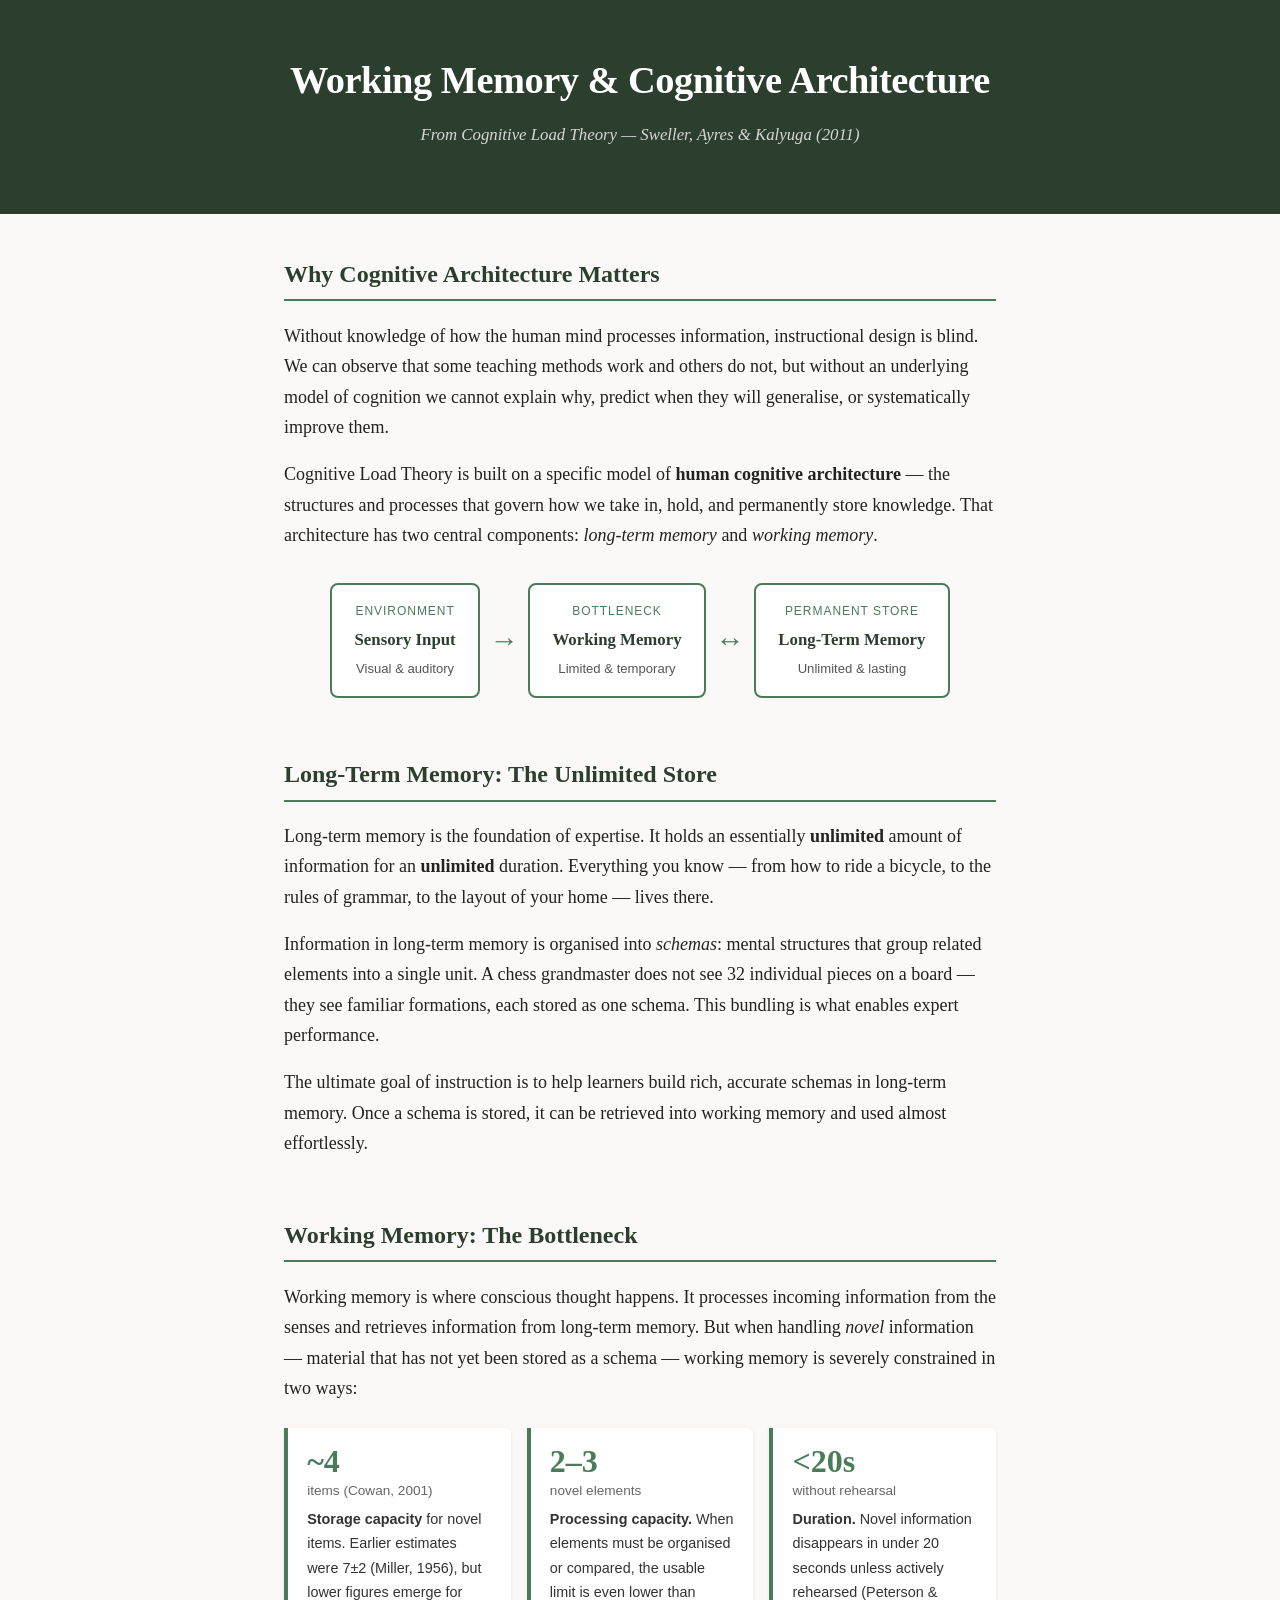
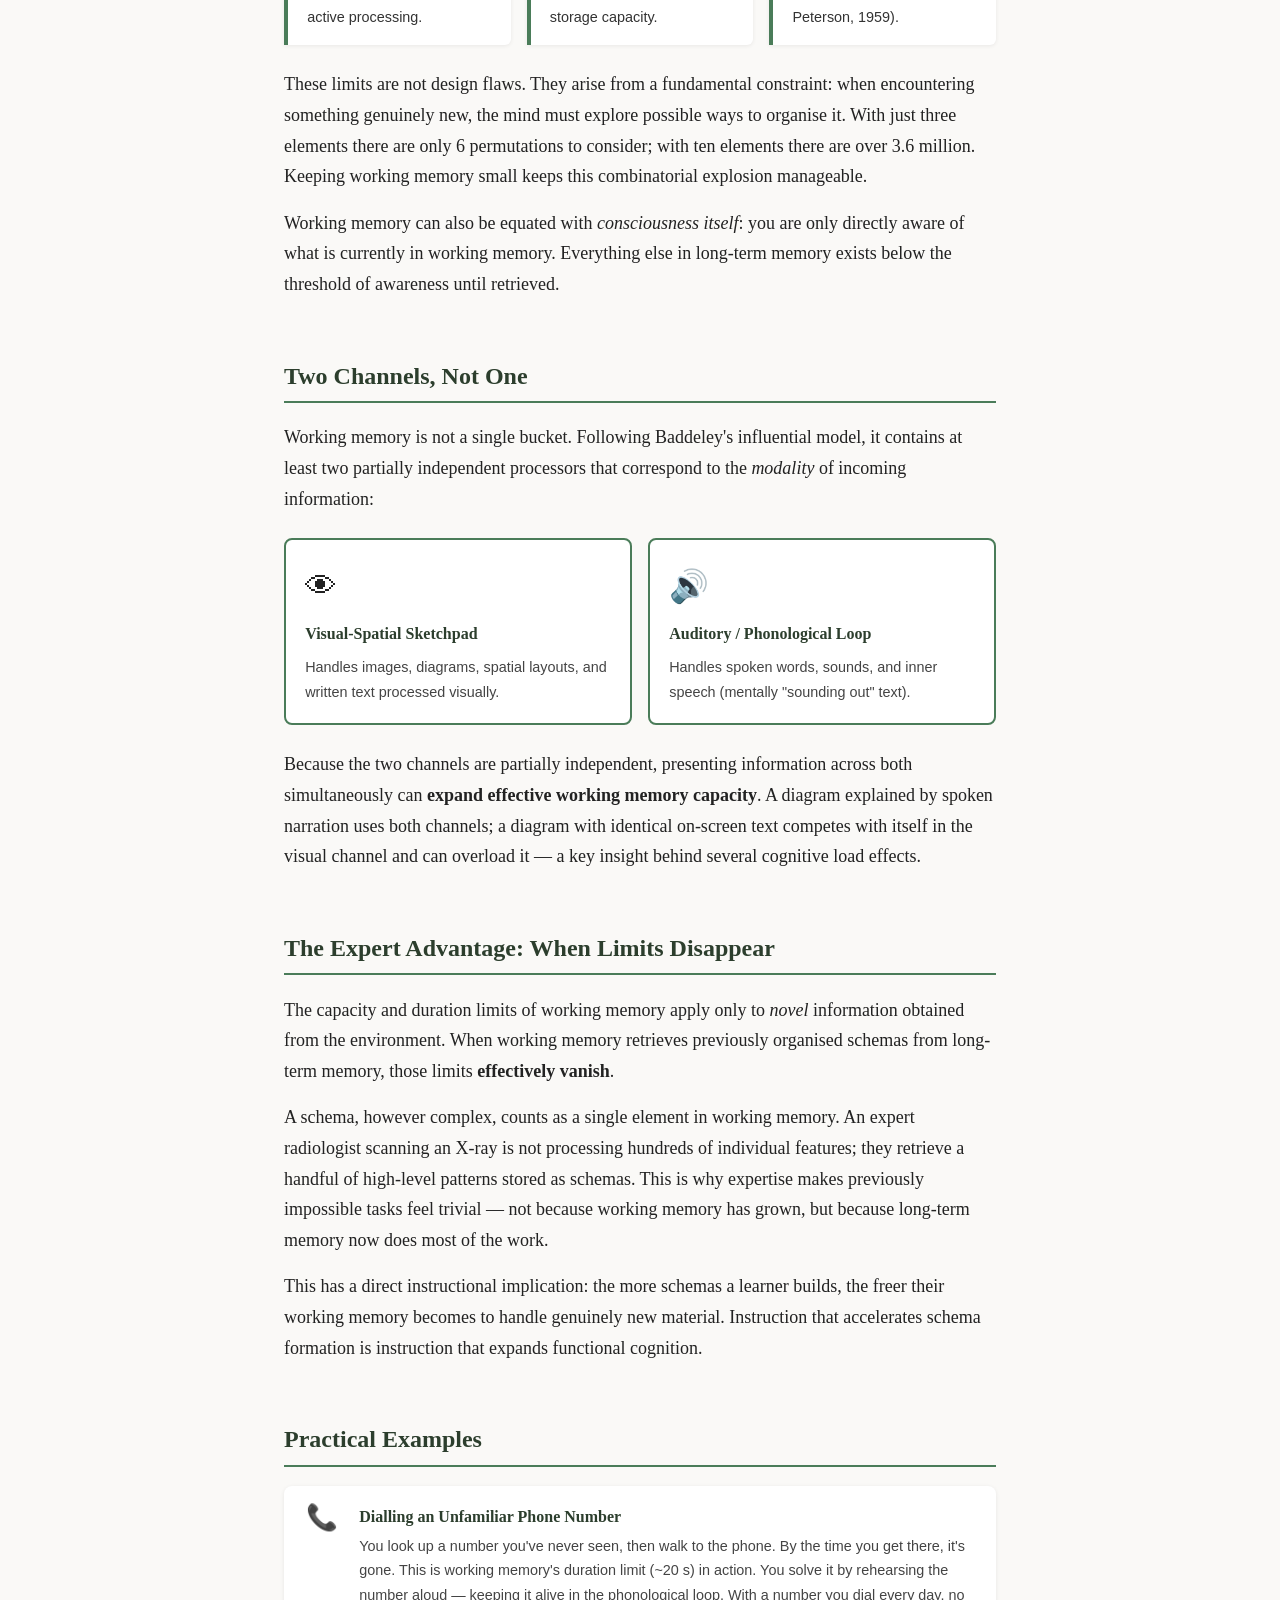
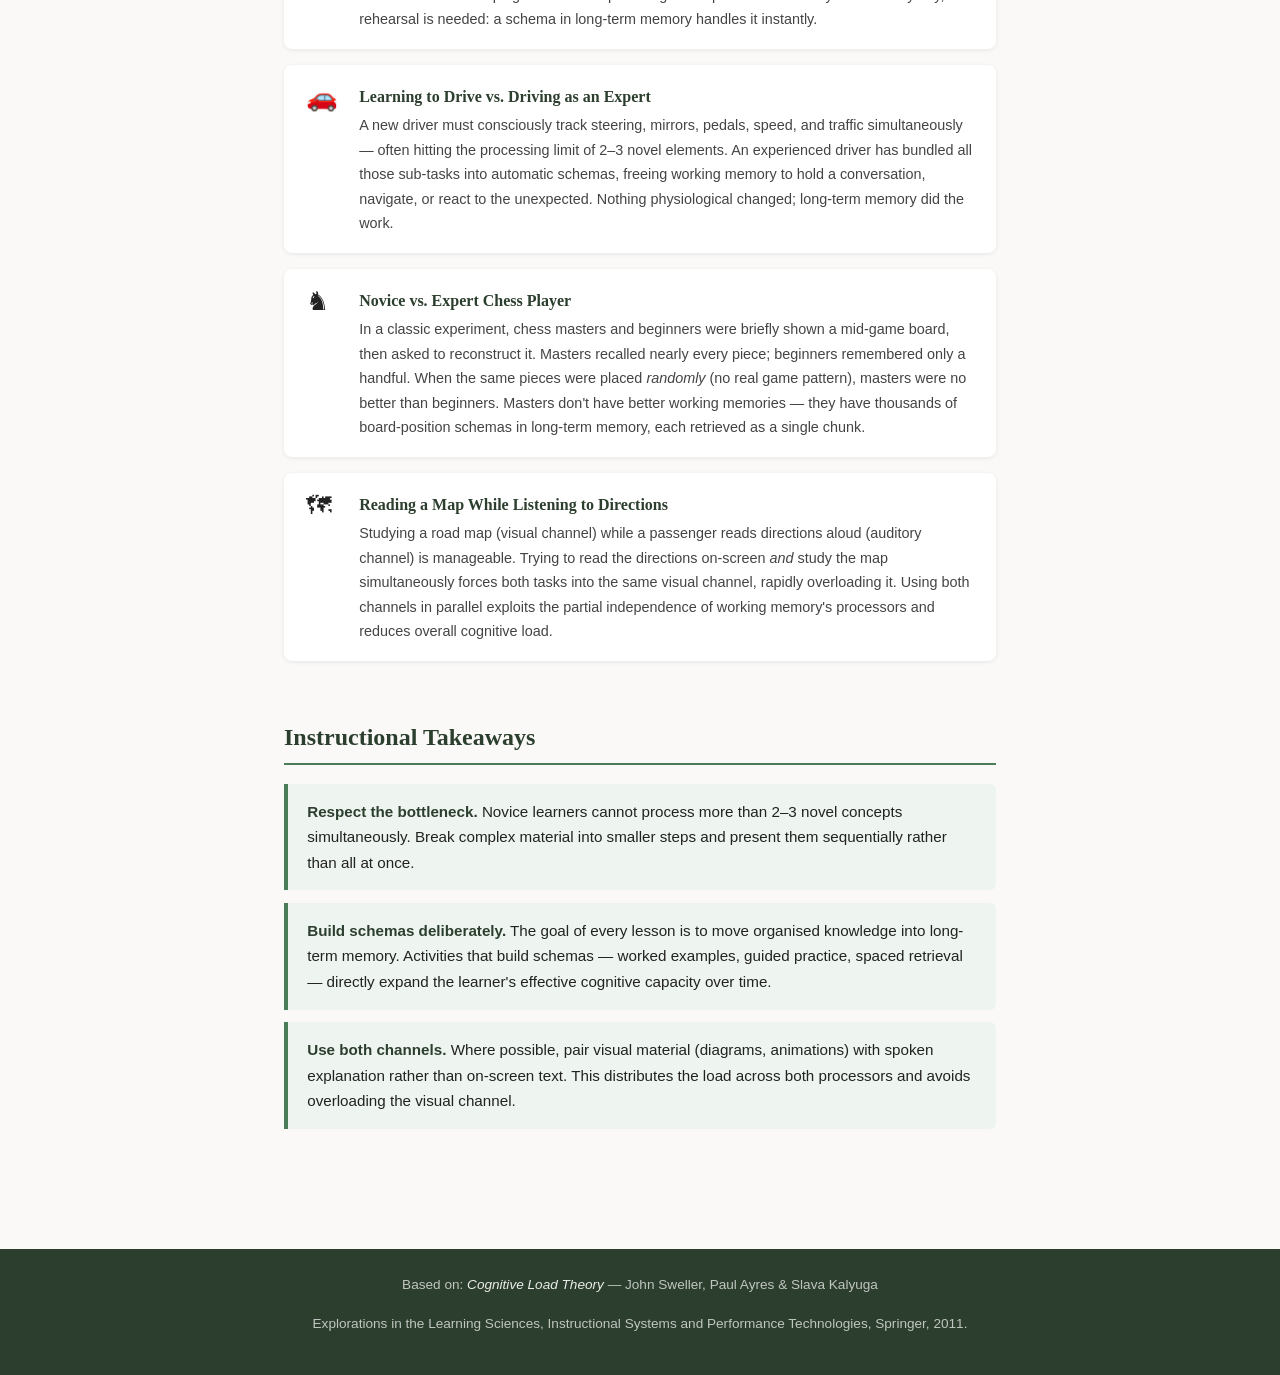
==== index.html @ 5b854a84 "Add index.html for GitHub Pages" ====
<!DOCTYPE html>
<html lang="en">
<head>
  <meta charset="UTF-8">
  <meta name="viewport" content="width=device-width, initial-scale=1.0">
  <title>Working Memory &amp; Cognitive Architecture</title>
  <style>
    *, *::before, *::after { box-sizing: border-box; margin: 0; padding: 0; }

    body {
      font-family: Georgia, 'Times New Roman', serif;
      font-size: 18px;
      line-height: 1.7;
      color: #222;
      background: #faf9f7;
    }

    header {
      background: #2c3e2d;
      color: #fff;
      padding: 3rem 2rem;
      text-align: center;
    }
    header h1 {
      font-size: 2.4rem;
      font-weight: 700;
      letter-spacing: -0.5px;
      margin-bottom: 0.5rem;
    }
    header p {
      font-size: 1.05rem;
      opacity: 0.8;
      font-style: italic;
    }

    main {
      max-width: 760px;
      margin: 0 auto;
      padding: 2.5rem 1.5rem 4rem;
    }

    section { margin-bottom: 3.5rem; }

    h2 {
      font-size: 1.5rem;
      color: #2c3e2d;
      border-bottom: 2px solid #4a7c59;
      padding-bottom: 0.3rem;
      margin-bottom: 1.2rem;
    }

    p { margin-bottom: 1rem; }

    .arch-diagram {
      display: flex;
      align-items: center;
      justify-content: center;
      gap: 0;
      margin: 2rem 0;
      flex-wrap: wrap;
    }
    .arch-box {
      background: #fff;
      border: 2px solid #4a7c59;
      border-radius: 8px;
      padding: 1rem 1.4rem;
      text-align: center;
      min-width: 140px;
    }
    .arch-box .label {
      font-size: 0.75rem;
      text-transform: uppercase;
      letter-spacing: 0.08em;
      color: #4a7c59;
      font-family: Arial, sans-serif;
      margin-bottom: 0.3rem;
    }
    .arch-box .name {
      font-size: 1.05rem;
      font-weight: bold;
      color: #2c3e2d;
    }
    .arch-box .detail {
      font-size: 0.82rem;
      color: #555;
      font-family: Arial, sans-serif;
      margin-top: 0.2rem;
    }
    .arch-arrow {
      font-size: 1.8rem;
      color: #4a7c59;
      padding: 0 0.6rem;
      line-height: 1;
      user-select: none;
    }

    .stats {
      display: grid;
      grid-template-columns: repeat(auto-fit, minmax(180px, 1fr));
      gap: 1rem;
      margin: 1.5rem 0;
    }
    .stat {
      background: #fff;
      border-left: 4px solid #4a7c59;
      padding: 1rem 1.2rem;
      border-radius: 0 6px 6px 0;
      box-shadow: 0 1px 4px rgba(0,0,0,0.07);
    }
    .stat .number {
      font-size: 2rem;
      font-weight: 700;
      color: #4a7c59;
      line-height: 1.1;
    }
    .stat .unit {
      font-size: 0.85rem;
      font-family: Arial, sans-serif;
      color: #666;
    }
    .stat .desc {
      font-size: 0.9rem;
      font-family: Arial, sans-serif;
      color: #333;
      margin-top: 0.3rem;
    }

    .channels {
      display: flex;
      gap: 1rem;
      margin: 1.5rem 0;
      flex-wrap: wrap;
    }
    .channel {
      flex: 1;
      min-width: 200px;
      background: #fff;
      border: 2px solid #4a7c59;
      border-radius: 8px;
      padding: 1.2rem;
    }
    .channel h3 {
      font-size: 1rem;
      color: #2c3e2d;
      margin-bottom: 0.5rem;
    }
    .channel p {
      font-size: 0.9rem;
      font-family: Arial, sans-serif;
      color: #444;
      margin: 0;
    }
    .channel .icon {
      font-size: 2rem;
      margin-bottom: 0.4rem;
      display: block;
    }

    .examples { display: flex; flex-direction: column; gap: 1rem; }
    .example {
      background: #fff;
      border-radius: 8px;
      padding: 1.1rem 1.4rem;
      box-shadow: 0 1px 4px rgba(0,0,0,0.08);
      display: grid;
      grid-template-columns: 2.5rem 1fr;
      gap: 0.8rem;
      align-items: start;
    }
    .example .emoji {
      font-size: 1.6rem;
      line-height: 1;
      padding-top: 0.1rem;
    }
    .example h3 {
      font-size: 1rem;
      color: #2c3e2d;
      margin-bottom: 0.2rem;
    }
    .example p {
      font-size: 0.9rem;
      font-family: Arial, sans-serif;
      color: #444;
      margin: 0;
    }

    .takeaways { list-style: none; display: flex; flex-direction: column; gap: 0.8rem; }
    .takeaways li {
      background: #eef5f0;
      border-left: 4px solid #4a7c59;
      padding: 0.9rem 1.2rem;
      border-radius: 0 6px 6px 0;
      font-family: Arial, sans-serif;
      font-size: 0.95rem;
      color: #222;
    }
    .takeaways li strong { color: #2c3e2d; }

    footer {
      background: #2c3e2d;
      color: rgba(255,255,255,0.7);
      text-align: center;
      padding: 1.5rem;
      font-size: 0.85rem;
      font-family: Arial, sans-serif;
    }
    footer em { color: rgba(255,255,255,0.9); }
  </style>
</head>
<body>

<header>
  <h1>Working Memory &amp; Cognitive Architecture</h1>
  <p>From Cognitive Load Theory &mdash; Sweller, Ayres &amp; Kalyuga (2011)</p>
</header>

<main>

  <section>
    <h2>Why Cognitive Architecture Matters</h2>
    <p>
      Without knowledge of how the human mind processes information, instructional
      design is blind. We can observe that some teaching methods work and others do not,
      but without an underlying model of cognition we cannot explain why, predict when
      they will generalise, or systematically improve them.
    </p>
    <p>
      Cognitive Load Theory is built on a specific model of <strong>human cognitive
      architecture</strong> — the structures and processes that govern how we take in,
      hold, and permanently store knowledge. That architecture has two central
      components: <em>long-term memory</em> and <em>working memory</em>.
    </p>

    <div class="arch-diagram" role="img" aria-label="Information flow from sensory input through working memory to long-term memory">
      <div class="arch-box">
        <div class="label">Environment</div>
        <div class="name">Sensory Input</div>
        <div class="detail">Visual &amp; auditory</div>
      </div>
      <div class="arch-arrow" aria-hidden="true">&#8594;</div>
      <div class="arch-box">
        <div class="label">Bottleneck</div>
        <div class="name">Working Memory</div>
        <div class="detail">Limited &amp; temporary</div>
      </div>
      <div class="arch-arrow" aria-hidden="true">&#8596;</div>
      <div class="arch-box">
        <div class="label">Permanent Store</div>
        <div class="name">Long-Term Memory</div>
        <div class="detail">Unlimited &amp; lasting</div>
      </div>
    </div>
  </section>

  <section>
    <h2>Long-Term Memory: The Unlimited Store</h2>
    <p>
      Long-term memory is the foundation of expertise. It holds an essentially
      <strong>unlimited</strong> amount of information for an <strong>unlimited</strong>
      duration. Everything you know — from how to ride a bicycle, to the rules of grammar,
      to the layout of your home — lives there.
    </p>
    <p>
      Information in long-term memory is organised into <em>schemas</em>: mental
      structures that group related elements into a single unit. A chess grandmaster does
      not see 32 individual pieces on a board &mdash; they see familiar formations,
      each stored as one schema. This bundling is what enables expert performance.
    </p>
    <p>
      The ultimate goal of instruction is to help learners build rich, accurate schemas
      in long-term memory. Once a schema is stored, it can be retrieved into working
      memory and used almost effortlessly.
    </p>
  </section>

  <section>
    <h2>Working Memory: The Bottleneck</h2>
    <p>
      Working memory is where conscious thought happens. It processes incoming
      information from the senses and retrieves information from long-term memory.
      But when handling <em>novel</em> information — material that has not yet been
      stored as a schema — working memory is severely constrained in two ways:
    </p>

    <div class="stats">
      <div class="stat">
        <div class="number">~4</div>
        <div class="unit">items (Cowan, 2001)</div>
        <div class="desc"><strong>Storage capacity</strong> for novel items. Earlier estimates were 7&plusmn;2 (Miller, 1956), but lower figures emerge for active processing.</div>
      </div>
      <div class="stat">
        <div class="number">2&ndash;3</div>
        <div class="unit">novel elements</div>
        <div class="desc"><strong>Processing capacity.</strong> When elements must be organised or compared, the usable limit is even lower than storage capacity.</div>
      </div>
      <div class="stat">
        <div class="number">&lt;20s</div>
        <div class="unit">without rehearsal</div>
        <div class="desc"><strong>Duration.</strong> Novel information disappears in under 20 seconds unless actively rehearsed (Peterson &amp; Peterson, 1959).</div>
      </div>
    </div>

    <p>
      These limits are not design flaws. They arise from a fundamental constraint:
      when encountering something genuinely new, the mind must explore possible
      ways to organise it. With just three elements there are only 6 permutations to
      consider; with ten elements there are over 3.6 million. Keeping working memory
      small keeps this combinatorial explosion manageable.
    </p>
    <p>
      Working memory can also be equated with <em>consciousness itself</em>: you are
      only directly aware of what is currently in working memory. Everything else in
      long-term memory exists below the threshold of awareness until retrieved.
    </p>
  </section>

  <section>
    <h2>Two Channels, Not One</h2>
    <p>
      Working memory is not a single bucket. Following Baddeley's influential model,
      it contains at least two partially independent processors that correspond to the
      <em>modality</em> of incoming information:
    </p>
    <div class="channels">
      <div class="channel">
        <span class="icon" aria-hidden="true">&#128065;</span>
        <h3>Visual-Spatial Sketchpad</h3>
        <p>Handles images, diagrams, spatial layouts, and written text processed visually.</p>
      </div>
      <div class="channel">
        <span class="icon" aria-hidden="true">&#128266;</span>
        <h3>Auditory / Phonological Loop</h3>
        <p>Handles spoken words, sounds, and inner speech (mentally "sounding out" text).</p>
      </div>
    </div>
    <p>
      Because the two channels are partially independent, presenting information
      across both simultaneously can <strong>expand effective working memory
      capacity</strong>. A diagram explained by spoken narration uses both channels;
      a diagram with identical on-screen text competes with itself in the visual channel
      and can overload it — a key insight behind several cognitive load effects.
    </p>
  </section>

  <section>
    <h2>The Expert Advantage: When Limits Disappear</h2>
    <p>
      The capacity and duration limits of working memory apply only to <em>novel</em>
      information obtained from the environment. When working memory retrieves
      previously organised schemas from long-term memory, those limits
      <strong>effectively vanish</strong>.
    </p>
    <p>
      A schema, however complex, counts as a single element in working memory.
      An expert radiologist scanning an X-ray is not processing hundreds of
      individual features; they retrieve a handful of high-level patterns stored
      as schemas. This is why expertise makes previously impossible tasks feel trivial
      &mdash; not because working memory has grown, but because long-term memory
      now does most of the work.
    </p>
    <p>
      This has a direct instructional implication: the more schemas a learner builds,
      the freer their working memory becomes to handle genuinely new material. Instruction
      that accelerates schema formation is instruction that expands functional cognition.
    </p>
  </section>

  <section>
    <h2>Practical Examples</h2>
    <div class="examples">
      <div class="example">
        <div class="emoji" aria-hidden="true">&#128222;</div>
        <div>
          <h3>Dialling an Unfamiliar Phone Number</h3>
          <p>
            You look up a number you've never seen, then walk to the phone. By the time
            you get there, it's gone. This is working memory's duration limit (~20 s)
            in action. You solve it by rehearsing the number aloud — keeping it alive in
            the phonological loop. With a number you dial every day, no rehearsal is
            needed: a schema in long-term memory handles it instantly.
          </p>
        </div>
      </div>
      <div class="example">
        <div class="emoji" aria-hidden="true">&#128663;</div>
        <div>
          <h3>Learning to Drive vs. Driving as an Expert</h3>
          <p>
            A new driver must consciously track steering, mirrors, pedals, speed, and
            traffic simultaneously — often hitting the processing limit of 2&ndash;3 novel
            elements. An experienced driver has bundled all those sub-tasks into automatic
            schemas, freeing working memory to hold a conversation, navigate, or react to
            the unexpected. Nothing physiological changed; long-term memory did the work.
          </p>
        </div>
      </div>
      <div class="example">
        <div class="emoji" aria-hidden="true">&#9822;</div>
        <div>
          <h3>Novice vs. Expert Chess Player</h3>
          <p>
            In a classic experiment, chess masters and beginners were briefly shown a
            mid-game board, then asked to reconstruct it. Masters recalled nearly every
            piece; beginners remembered only a handful. When the same pieces were placed
            <em>randomly</em> (no real game pattern), masters were no better than beginners.
            Masters don't have better working memories — they have thousands of
            board-position schemas in long-term memory, each retrieved as a single chunk.
          </p>
        </div>
      </div>
      <div class="example">
        <div class="emoji" aria-hidden="true">&#128506;</div>
        <div>
          <h3>Reading a Map While Listening to Directions</h3>
          <p>
            Studying a road map (visual channel) while a passenger reads directions aloud
            (auditory channel) is manageable. Trying to read the directions on-screen
            <em>and</em> study the map simultaneously forces both tasks into the same
            visual channel, rapidly overloading it. Using both channels in parallel
            exploits the partial independence of working memory's processors and
            reduces overall cognitive load.
          </p>
        </div>
      </div>
    </div>
  </section>

  <section>
    <h2>Instructional Takeaways</h2>
    <ul class="takeaways">
      <li>
        <strong>Respect the bottleneck.</strong> Novice learners cannot process more
        than 2&ndash;3 novel concepts simultaneously. Break complex material into
        smaller steps and present them sequentially rather than all at once.
      </li>
      <li>
        <strong>Build schemas deliberately.</strong> The goal of every lesson is to
        move organised knowledge into long-term memory. Activities that build schemas
        — worked examples, guided practice, spaced retrieval — directly expand the
        learner's effective cognitive capacity over time.
      </li>
      <li>
        <strong>Use both channels.</strong> Where possible, pair visual material
        (diagrams, animations) with spoken explanation rather than on-screen text.
        This distributes the load across both processors and avoids overloading
        the visual channel.
      </li>
    </ul>
  </section>

</main>

<footer>
  <p>Based on: <em>Cognitive Load Theory</em> &mdash; John Sweller, Paul Ayres &amp; Slava Kalyuga</p>
  <p>Explorations in the Learning Sciences, Instructional Systems and Performance Technologies, Springer, 2011.</p>
</footer>

</body>
</html>
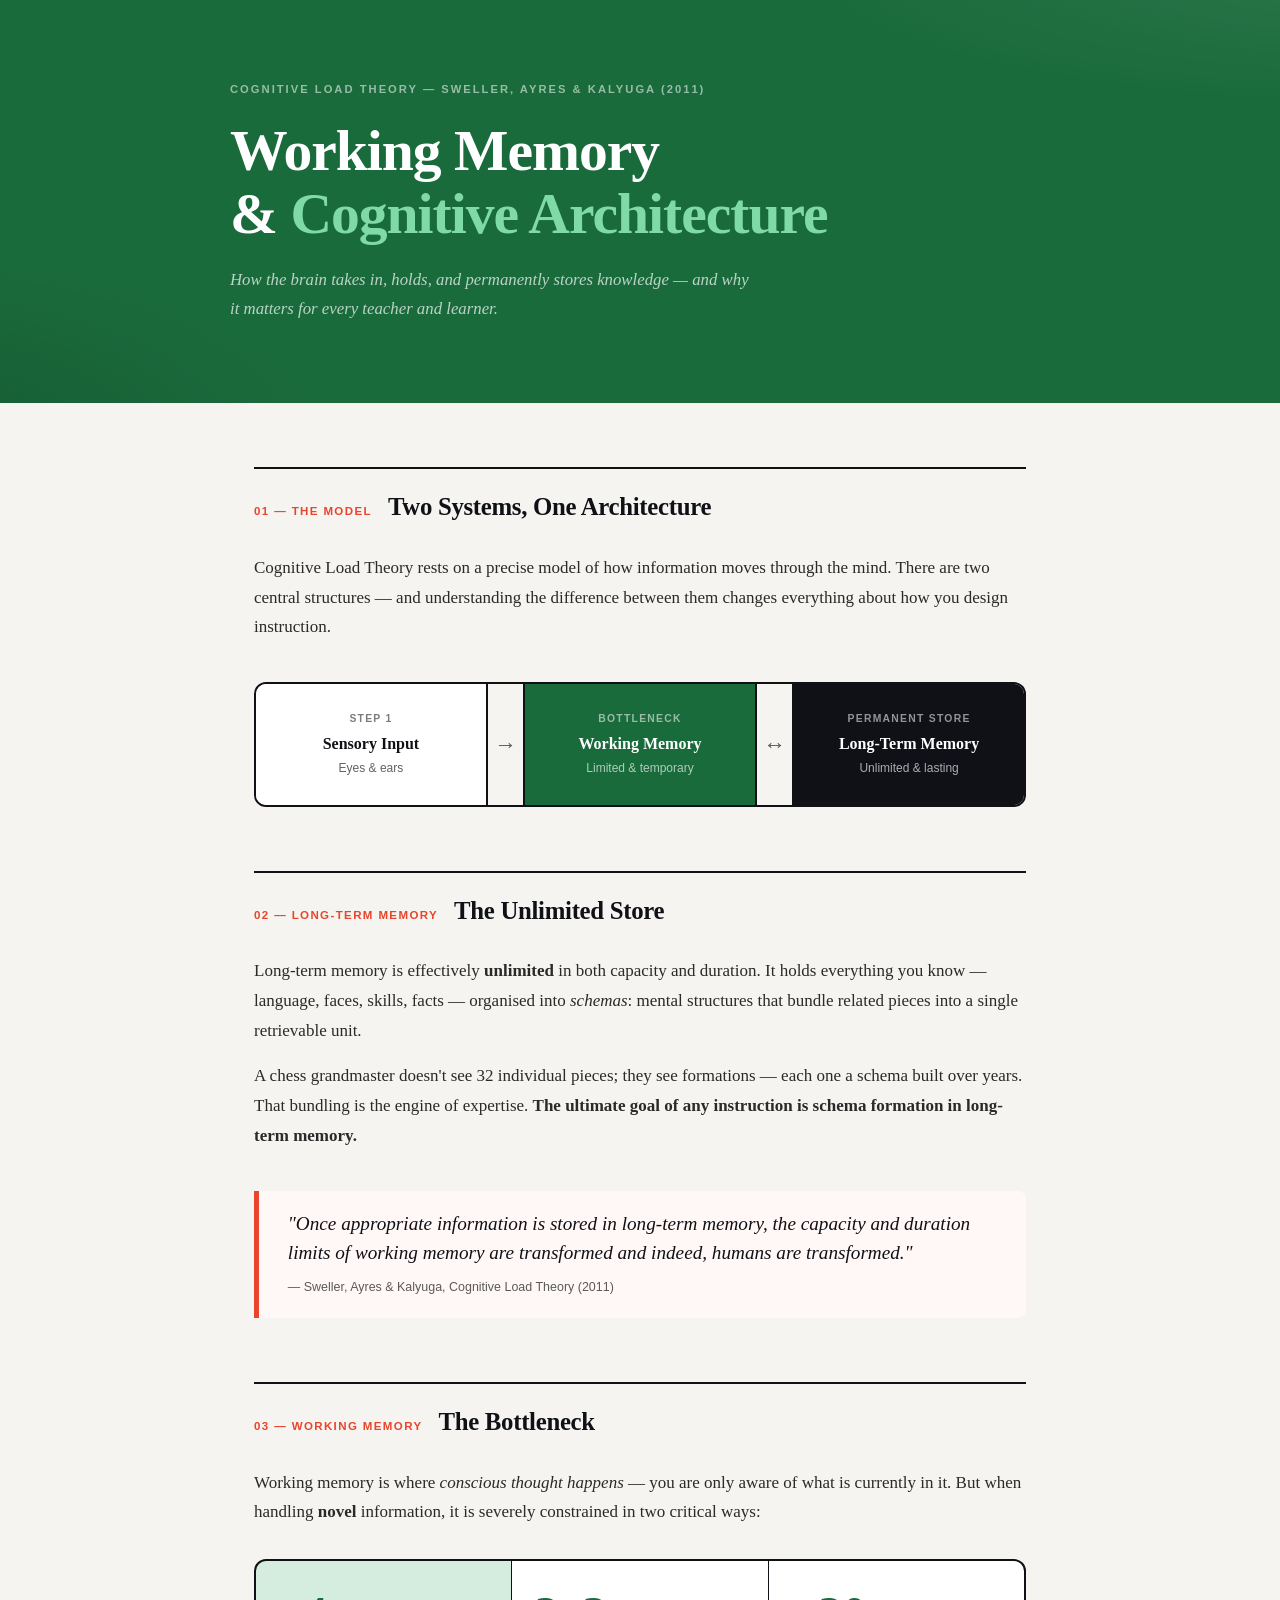
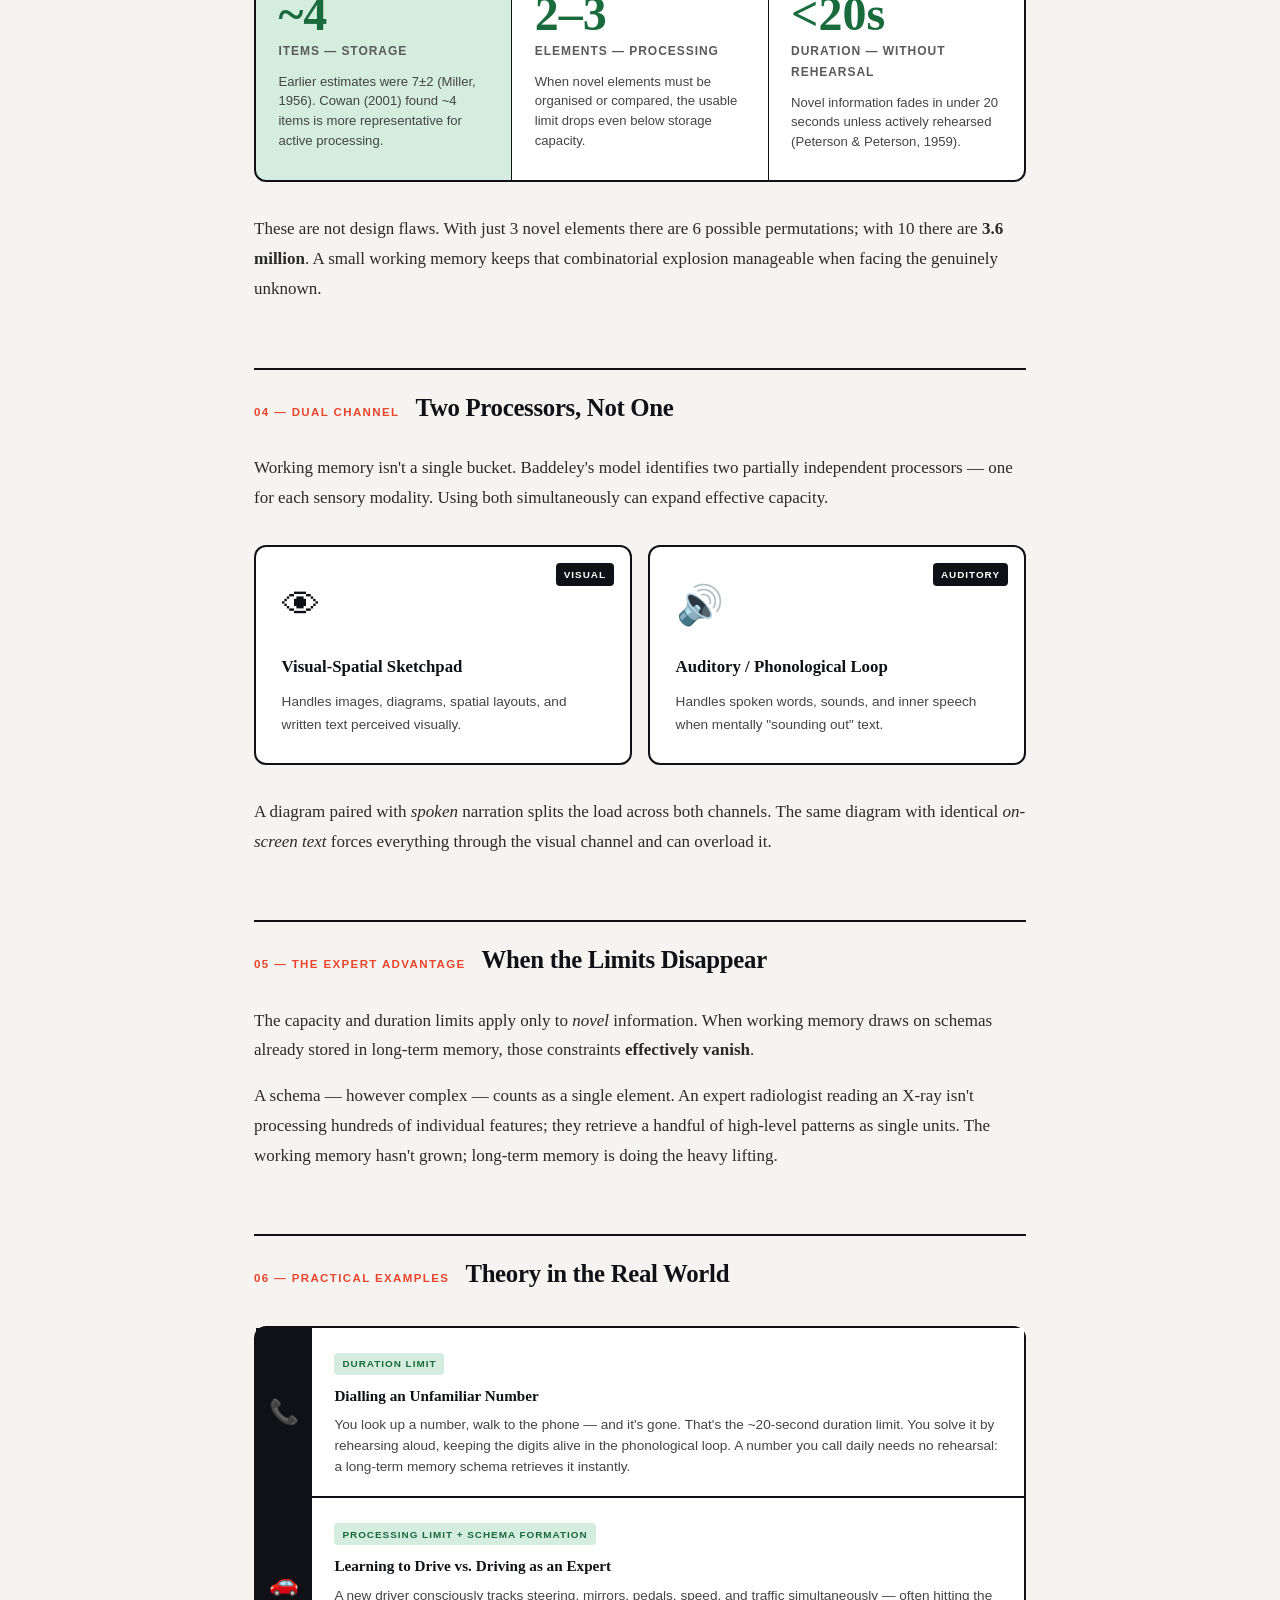
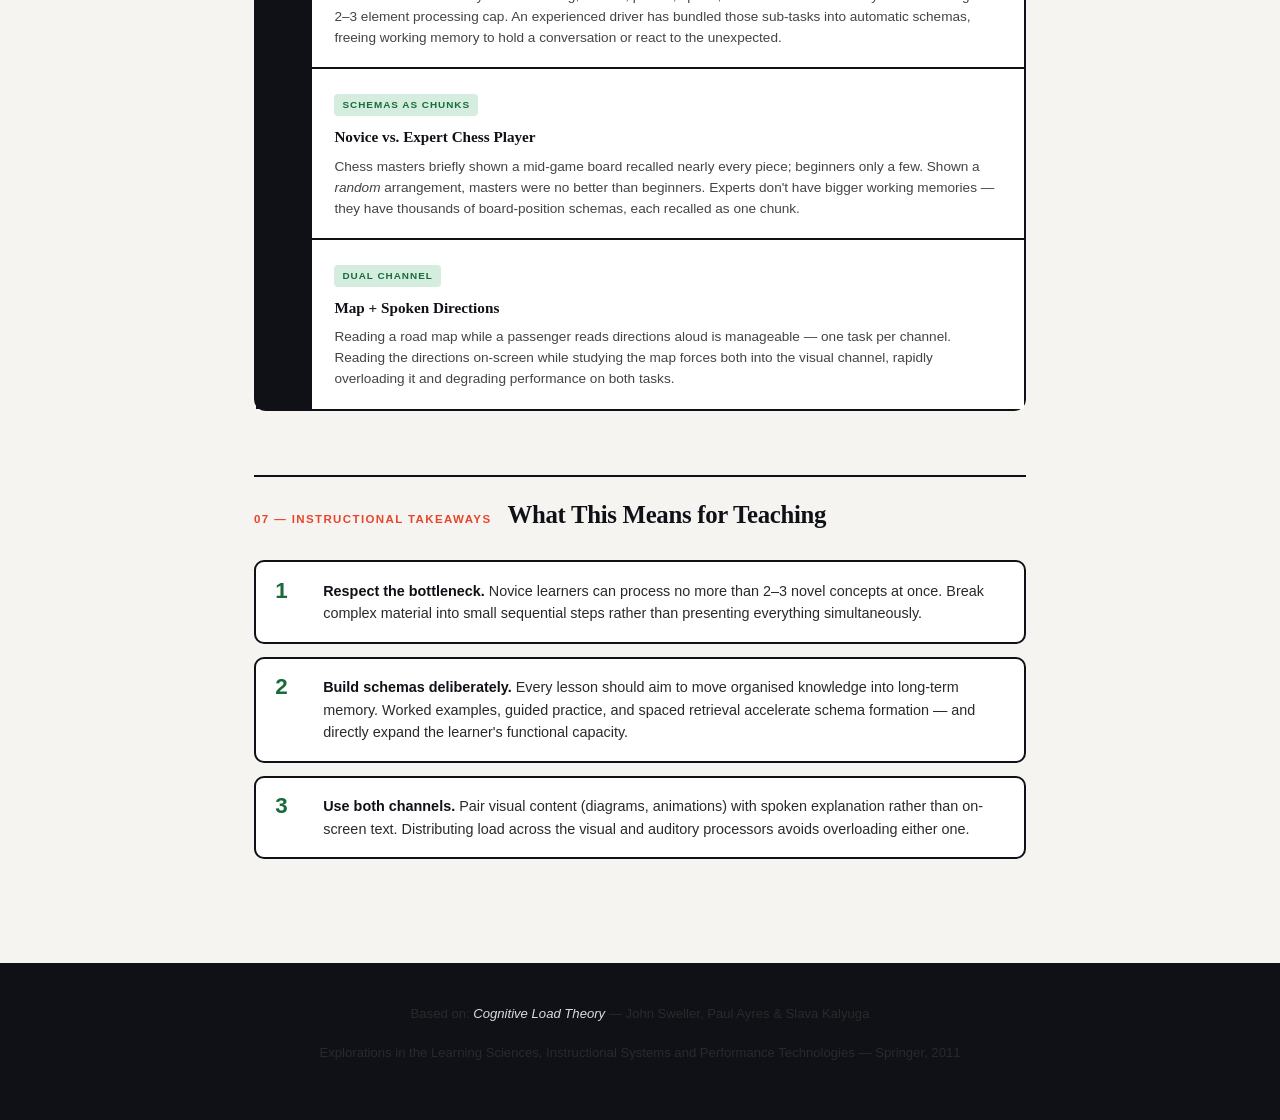
==== commit fbf847c9: "Redesign index.html with stronger visual layout" ====
--- a/index.html
+++ b/index.html
@@ -3,456 +3,518 @@
 <head>
   <meta charset="UTF-8">
   <meta name="viewport" content="width=device-width, initial-scale=1.0">
-  <title>Working Memory &amp; Cognitive Architecture</title>
+  <title>Working Memory & Cognitive Architecture</title>
   <style>
     *, *::before, *::after { box-sizing: border-box; margin: 0; padding: 0; }
 
+    :root {
+      --ink: #0f1117;
+      --bg: #f5f4f0;
+      --card: #ffffff;
+      --green: #1a6b3c;
+      --green-light: #d4eddf;
+      --accent: #e8452c;
+      --mid: #5a5a5a;
+      --rule: #e0ddd6;
+    }
+
+    html { scroll-behavior: smooth; }
+
     body {
-      font-family: Georgia, 'Times New Roman', serif;
-      font-size: 18px;
-      line-height: 1.7;
-      color: #222;
-      background: #faf9f7;
-    }
-
-    header {
-      background: #2c3e2d;
+      font-family: 'Georgia', serif;
+      background: var(--bg);
+      color: var(--ink);
+      font-size: 17px;
+      line-height: 1.75;
+    }
+
+    .hero {
+      background: var(--green);
       color: #fff;
-      padding: 3rem 2rem;
+      padding: 5rem 2rem 4rem;
+      position: relative;
+      overflow: hidden;
+    }
+    .hero::before {
+      content: '';
+      position: absolute;
+      inset: 0;
+      background:
+        radial-gradient(ellipse 80% 60% at 110% -10%, rgba(255,255,255,0.08) 0%, transparent 60%),
+        radial-gradient(ellipse 60% 80% at -10% 110%, rgba(0,0,0,0.15) 0%, transparent 60%);
+    }
+    .hero-inner {
+      max-width: 820px;
+      margin: 0 auto;
+      position: relative;
+    }
+    .hero-label {
+      font-family: Arial, Helvetica, sans-serif;
+      font-size: 0.7rem;
+      font-weight: 700;
+      letter-spacing: 0.18em;
+      text-transform: uppercase;
+      color: rgba(255,255,255,0.55);
+      margin-bottom: 1.2rem;
+    }
+    .hero h1 {
+      font-size: clamp(2rem, 6vw, 3.6rem);
+      font-weight: 700;
+      line-height: 1.1;
+      letter-spacing: -1px;
+      margin-bottom: 1.2rem;
+    }
+    .hero h1 em {
+      font-style: normal;
+      color: #7fd9a8;
+    }
+    .hero-sub {
+      font-size: 1.05rem;
+      color: rgba(255,255,255,0.7);
+      max-width: 520px;
+      font-style: italic;
+    }
+
+    .page { max-width: 820px; margin: 0 auto; padding: 0 1.5rem 5rem; }
+
+    .section-head {
+      display: flex;
+      align-items: baseline;
+      gap: 1rem;
+      margin: 4rem 0 1.5rem;
+      border-top: 2px solid var(--ink);
+      padding-top: 1rem;
+    }
+    .section-num {
+      font-family: Arial, sans-serif;
+      font-size: 0.72rem;
+      font-weight: 700;
+      letter-spacing: 0.12em;
+      color: var(--accent);
+      text-transform: uppercase;
+      flex-shrink: 0;
+    }
+    .section-head h2 {
+      font-size: 1.55rem;
+      font-weight: 700;
+      letter-spacing: -0.3px;
+    }
+
+    p { margin-bottom: 1rem; color: #2a2a2a; }
+
+    .flow {
+      display: flex;
+      align-items: stretch;
+      gap: 0;
+      margin: 2.5rem 0;
+      border: 2px solid var(--ink);
+      border-radius: 12px;
+      overflow: hidden;
+    }
+    .flow-node {
+      flex: 1;
+      padding: 1.6rem 1.2rem;
       text-align: center;
-    }
-    header h1 {
+      background: var(--card);
+    }
+    .flow-node:nth-child(3) { background: var(--green); color: #fff; }
+    .flow-node:nth-child(5) { background: var(--ink); color: #fff; }
+    .flow-arrow {
+      display: flex;
+      align-items: center;
+      padding: 0 0.4rem;
+      background: var(--bg);
+      font-size: 1.4rem;
+      color: var(--mid);
+      border-left: 2px solid var(--ink);
+      border-right: 2px solid var(--ink);
+    }
+    .flow-node .fn-tag {
+      font-family: Arial, sans-serif;
+      font-size: 0.65rem;
+      font-weight: 700;
+      letter-spacing: 0.12em;
+      text-transform: uppercase;
+      opacity: 0.55;
+      margin-bottom: 0.4rem;
+    }
+    .flow-node .fn-name {
+      font-size: 1rem;
+      font-weight: 700;
+      line-height: 1.2;
+    }
+    .flow-node .fn-detail {
+      font-family: Arial, sans-serif;
+      font-size: 0.75rem;
+      opacity: 0.65;
+      margin-top: 0.3rem;
+    }
+
+    .stats-row {
+      display: grid;
+      grid-template-columns: repeat(3, 1fr);
+      gap: 1px;
+      background: var(--ink);
+      border: 2px solid var(--ink);
+      border-radius: 12px;
+      overflow: hidden;
+      margin: 2rem 0;
+    }
+    .stat-cell {
+      background: var(--card);
+      padding: 1.8rem 1.4rem;
+    }
+    .stat-cell:first-child { background: var(--green-light); }
+    .stat-big {
+      font-size: 3rem;
+      font-weight: 700;
+      color: var(--green);
+      line-height: 1;
+      margin-bottom: 0.2rem;
+    }
+    .stat-label {
+      font-family: Arial, sans-serif;
+      font-size: 0.75rem;
+      font-weight: 700;
+      letter-spacing: 0.08em;
+      text-transform: uppercase;
+      color: var(--mid);
+      margin-bottom: 0.6rem;
+    }
+    .stat-desc {
+      font-family: Arial, sans-serif;
+      font-size: 0.82rem;
+      color: #444;
+      line-height: 1.5;
+    }
+
+    .channels {
+      display: grid;
+      grid-template-columns: 1fr 1fr;
+      gap: 1rem;
+      margin: 2rem 0;
+    }
+    .ch {
+      border: 2px solid var(--ink);
+      border-radius: 12px;
+      padding: 1.6rem;
+      background: var(--card);
+      position: relative;
+    }
+    .ch-icon {
       font-size: 2.4rem;
-      font-weight: 700;
-      letter-spacing: -0.5px;
+      margin-bottom: 0.8rem;
+      display: block;
+    }
+    .ch h3 {
+      font-size: 1.05rem;
+      font-weight: 700;
       margin-bottom: 0.5rem;
     }
-    header p {
-      font-size: 1.05rem;
-      opacity: 0.8;
+    .ch p {
+      font-family: Arial, sans-serif;
+      font-size: 0.85rem;
+      color: #444;
+      margin: 0;
+    }
+    .ch-tag {
+      position: absolute;
+      top: 1rem;
+      right: 1rem;
+      font-family: Arial, sans-serif;
+      font-size: 0.62rem;
+      font-weight: 700;
+      letter-spacing: 0.1em;
+      text-transform: uppercase;
+      background: var(--ink);
+      color: #fff;
+      padding: 0.2rem 0.5rem;
+      border-radius: 4px;
+    }
+
+    .pullquote {
+      border-left: 5px solid var(--accent);
+      margin: 2.5rem 0;
+      padding: 1.2rem 1.8rem;
+      background: #fff8f6;
+      border-radius: 0 8px 8px 0;
+    }
+    .pullquote p {
+      font-size: 1.2rem;
       font-style: italic;
-    }
-
-    main {
-      max-width: 760px;
-      margin: 0 auto;
-      padding: 2.5rem 1.5rem 4rem;
-    }
-
-    section { margin-bottom: 3.5rem; }
-
-    h2 {
-      font-size: 1.5rem;
-      color: #2c3e2d;
-      border-bottom: 2px solid #4a7c59;
-      padding-bottom: 0.3rem;
-      margin-bottom: 1.2rem;
-    }
-
-    p { margin-bottom: 1rem; }
-
-    .arch-diagram {
+      color: var(--ink);
+      margin: 0;
+      line-height: 1.5;
+    }
+    .pullquote cite {
+      display: block;
+      font-family: Arial, sans-serif;
+      font-size: 0.78rem;
+      color: var(--mid);
+      margin-top: 0.6rem;
+      font-style: normal;
+    }
+
+    .examples { display: flex; flex-direction: column; gap: 0; margin: 2rem 0; }
+    .ex {
+      display: grid;
+      grid-template-columns: 56px 1fr;
+      gap: 0;
+      border: 2px solid var(--ink);
+      margin-top: -2px;
+    }
+    .ex:first-child { border-radius: 12px 12px 0 0; }
+    .ex:last-child  { border-radius: 0 0 12px 12px; }
+    .ex-icon {
+      background: var(--ink);
       display: flex;
       align-items: center;
       justify-content: center;
-      gap: 0;
-      margin: 2rem 0;
-      flex-wrap: wrap;
-    }
-    .arch-box {
-      background: #fff;
-      border: 2px solid #4a7c59;
-      border-radius: 8px;
-      padding: 1rem 1.4rem;
-      text-align: center;
-      min-width: 140px;
-    }
-    .arch-box .label {
-      font-size: 0.75rem;
-      text-transform: uppercase;
-      letter-spacing: 0.08em;
-      color: #4a7c59;
-      font-family: Arial, sans-serif;
+      font-size: 1.5rem;
+    }
+    .ex-body { padding: 1.2rem 1.4rem; background: var(--card); }
+    .ex-body h3 {
+      font-size: 0.95rem;
+      font-weight: 700;
       margin-bottom: 0.3rem;
-    }
-    .arch-box .name {
-      font-size: 1.05rem;
-      font-weight: bold;
-      color: #2c3e2d;
-    }
-    .arch-box .detail {
-      font-size: 0.82rem;
-      color: #555;
-      font-family: Arial, sans-serif;
-      margin-top: 0.2rem;
-    }
-    .arch-arrow {
-      font-size: 1.8rem;
-      color: #4a7c59;
-      padding: 0 0.6rem;
-      line-height: 1;
-      user-select: none;
-    }
-
-    .stats {
-      display: grid;
-      grid-template-columns: repeat(auto-fit, minmax(180px, 1fr));
-      gap: 1rem;
-      margin: 1.5rem 0;
-    }
-    .stat {
-      background: #fff;
-      border-left: 4px solid #4a7c59;
-      padding: 1rem 1.2rem;
-      border-radius: 0 6px 6px 0;
-      box-shadow: 0 1px 4px rgba(0,0,0,0.07);
-    }
-    .stat .number {
-      font-size: 2rem;
-      font-weight: 700;
-      color: #4a7c59;
-      line-height: 1.1;
-    }
-    .stat .unit {
+      color: var(--ink);
+    }
+    .ex-body p {
+      font-family: Arial, sans-serif;
       font-size: 0.85rem;
-      font-family: Arial, sans-serif;
-      color: #666;
-    }
-    .stat .desc {
-      font-size: 0.9rem;
-      font-family: Arial, sans-serif;
-      color: #333;
-      margin-top: 0.3rem;
-    }
-
-    .channels {
-      display: flex;
-      gap: 1rem;
-      margin: 1.5rem 0;
-      flex-wrap: wrap;
-    }
-    .channel {
-      flex: 1;
-      min-width: 200px;
-      background: #fff;
-      border: 2px solid #4a7c59;
-      border-radius: 8px;
-      padding: 1.2rem;
-    }
-    .channel h3 {
-      font-size: 1rem;
-      color: #2c3e2d;
-      margin-bottom: 0.5rem;
-    }
-    .channel p {
-      font-size: 0.9rem;
-      font-family: Arial, sans-serif;
       color: #444;
       margin: 0;
-    }
-    .channel .icon {
-      font-size: 2rem;
-      margin-bottom: 0.4rem;
-      display: block;
-    }
-
-    .examples { display: flex; flex-direction: column; gap: 1rem; }
-    .example {
-      background: #fff;
-      border-radius: 8px;
-      padding: 1.1rem 1.4rem;
-      box-shadow: 0 1px 4px rgba(0,0,0,0.08);
+      line-height: 1.55;
+    }
+    .ex-tag {
+      display: inline-block;
+      font-family: Arial, sans-serif;
+      font-size: 0.62rem;
+      font-weight: 700;
+      letter-spacing: 0.1em;
+      text-transform: uppercase;
+      background: var(--green-light);
+      color: var(--green);
+      padding: 0.15rem 0.5rem;
+      border-radius: 4px;
+      margin-bottom: 0.5rem;
+    }
+
+    .takeaways { list-style: none; display: flex; flex-direction: column; gap: 0.8rem; margin: 1.5rem 0; }
+    .takeaways li {
       display: grid;
-      grid-template-columns: 2.5rem 1fr;
-      gap: 0.8rem;
+      grid-template-columns: 2rem 1fr;
+      gap: 1rem;
       align-items: start;
-    }
-    .example .emoji {
-      font-size: 1.6rem;
+      background: var(--card);
+      border: 2px solid var(--ink);
+      border-radius: 10px;
+      padding: 1.1rem 1.2rem;
+      font-family: Arial, sans-serif;
+      font-size: 0.9rem;
+      color: #2a2a2a;
+      line-height: 1.55;
+    }
+    .tk-num {
+      font-size: 1.4rem;
+      font-weight: 700;
+      color: var(--green);
       line-height: 1;
-      padding-top: 0.1rem;
-    }
-    .example h3 {
-      font-size: 1rem;
-      color: #2c3e2d;
-      margin-bottom: 0.2rem;
-    }
-    .example p {
-      font-size: 0.9rem;
-      font-family: Arial, sans-serif;
-      color: #444;
-      margin: 0;
-    }
-
-    .takeaways { list-style: none; display: flex; flex-direction: column; gap: 0.8rem; }
-    .takeaways li {
-      background: #eef5f0;
-      border-left: 4px solid #4a7c59;
-      padding: 0.9rem 1.2rem;
-      border-radius: 0 6px 6px 0;
-      font-family: Arial, sans-serif;
-      font-size: 0.95rem;
-      color: #222;
-    }
-    .takeaways li strong { color: #2c3e2d; }
+    }
+    .takeaways li strong { color: var(--ink); }
 
     footer {
-      background: #2c3e2d;
-      color: rgba(255,255,255,0.7);
+      background: var(--ink);
+      color: rgba(255,255,255,0.5);
+      padding: 2.5rem 2rem;
       text-align: center;
-      padding: 1.5rem;
-      font-size: 0.85rem;
-      font-family: Arial, sans-serif;
-    }
-    footer em { color: rgba(255,255,255,0.9); }
+      font-family: Arial, sans-serif;
+      font-size: 0.82rem;
+      line-height: 1.7;
+    }
+    footer em { color: rgba(255,255,255,0.85); font-style: italic; }
+
+    @media (max-width: 600px) {
+      .stats-row { grid-template-columns: 1fr; }
+      .channels  { grid-template-columns: 1fr; }
+      .flow { flex-direction: column; }
+      .flow-arrow { display: none; }
+      .flow-node { border-top: 2px solid var(--ink); }
+      .flow-node:first-child { border-top: none; }
+    }
   </style>
 </head>
 <body>
 
-<header>
-  <h1>Working Memory &amp; Cognitive Architecture</h1>
-  <p>From Cognitive Load Theory &mdash; Sweller, Ayres &amp; Kalyuga (2011)</p>
-</header>
-
-<main>
-
-  <section>
-    <h2>Why Cognitive Architecture Matters</h2>
-    <p>
-      Without knowledge of how the human mind processes information, instructional
-      design is blind. We can observe that some teaching methods work and others do not,
-      but without an underlying model of cognition we cannot explain why, predict when
-      they will generalise, or systematically improve them.
-    </p>
-    <p>
-      Cognitive Load Theory is built on a specific model of <strong>human cognitive
-      architecture</strong> — the structures and processes that govern how we take in,
-      hold, and permanently store knowledge. That architecture has two central
-      components: <em>long-term memory</em> and <em>working memory</em>.
-    </p>
-
-    <div class="arch-diagram" role="img" aria-label="Information flow from sensory input through working memory to long-term memory">
-      <div class="arch-box">
-        <div class="label">Environment</div>
-        <div class="name">Sensory Input</div>
-        <div class="detail">Visual &amp; auditory</div>
+<div class="hero">
+  <div class="hero-inner">
+    <div class="hero-label">Cognitive Load Theory &mdash; Sweller, Ayres &amp; Kalyuga (2011)</div>
+    <h1>Working Memory<br>&amp; <em>Cognitive Architecture</em></h1>
+    <p class="hero-sub">How the brain takes in, holds, and permanently stores knowledge — and why it matters for every teacher and learner.</p>
+  </div>
+</div>
+
+<div class="page">
+
+  <div class="section-head">
+    <span class="section-num">01 &mdash; The Model</span>
+    <h2>Two Systems, One Architecture</h2>
+  </div>
+  <p>Cognitive Load Theory rests on a precise model of how information moves through the mind. There are two central structures — and understanding the difference between them changes everything about how you design instruction.</p>
+
+  <div class="flow" role="img" aria-label="Information flows from Sensory Input into Working Memory, which exchanges information with Long-Term Memory">
+    <div class="flow-node">
+      <div class="fn-tag">Step 1</div>
+      <div class="fn-name">Sensory Input</div>
+      <div class="fn-detail">Eyes &amp; ears</div>
+    </div>
+    <div class="flow-arrow">&#8594;</div>
+    <div class="flow-node">
+      <div class="fn-tag">Bottleneck</div>
+      <div class="fn-name">Working Memory</div>
+      <div class="fn-detail">Limited &amp; temporary</div>
+    </div>
+    <div class="flow-arrow">&#8596;</div>
+    <div class="flow-node">
+      <div class="fn-tag">Permanent Store</div>
+      <div class="fn-name">Long-Term Memory</div>
+      <div class="fn-detail">Unlimited &amp; lasting</div>
+    </div>
+  </div>
+
+  <div class="section-head">
+    <span class="section-num">02 &mdash; Long-Term Memory</span>
+    <h2>The Unlimited Store</h2>
+  </div>
+  <p>Long-term memory is effectively <strong>unlimited</strong> in both capacity and duration. It holds everything you know — language, faces, skills, facts — organised into <em>schemas</em>: mental structures that bundle related pieces into a single retrievable unit.</p>
+  <p>A chess grandmaster doesn't see 32 individual pieces; they see formations — each one a schema built over years. That bundling is the engine of expertise. <strong>The ultimate goal of any instruction is schema formation in long-term memory.</strong></p>
+
+  <div class="pullquote">
+    <p>"Once appropriate information is stored in long-term memory, the capacity and duration limits of working memory are transformed and indeed, humans are transformed."</p>
+    <cite>— Sweller, Ayres &amp; Kalyuga, Cognitive Load Theory (2011)</cite>
+  </div>
+
+  <div class="section-head">
+    <span class="section-num">03 &mdash; Working Memory</span>
+    <h2>The Bottleneck</h2>
+  </div>
+  <p>Working memory is where <em>conscious thought happens</em> — you are only aware of what is currently in it. But when handling <strong>novel</strong> information, it is severely constrained in two critical ways:</p>
+
+  <div class="stats-row">
+    <div class="stat-cell">
+      <div class="stat-big">~4</div>
+      <div class="stat-label">Items &mdash; Storage</div>
+      <div class="stat-desc">Earlier estimates were 7&plusmn;2 (Miller, 1956). Cowan (2001) found ~4 items is more representative for active processing.</div>
+    </div>
+    <div class="stat-cell">
+      <div class="stat-big">2–3</div>
+      <div class="stat-label">Elements &mdash; Processing</div>
+      <div class="stat-desc">When novel elements must be organised or compared, the usable limit drops even below storage capacity.</div>
+    </div>
+    <div class="stat-cell">
+      <div class="stat-big">&lt;20s</div>
+      <div class="stat-label">Duration &mdash; Without Rehearsal</div>
+      <div class="stat-desc">Novel information fades in under 20 seconds unless actively rehearsed (Peterson &amp; Peterson, 1959).</div>
+    </div>
+  </div>
+
+  <p>These are not design flaws. With just 3 novel elements there are 6 possible permutations; with 10 there are <strong>3.6 million</strong>. A small working memory keeps that combinatorial explosion manageable when facing the genuinely unknown.</p>
+
+  <div class="section-head">
+    <span class="section-num">04 &mdash; Dual Channel</span>
+    <h2>Two Processors, Not One</h2>
+  </div>
+  <p>Working memory isn't a single bucket. Baddeley's model identifies two partially independent processors — one for each sensory modality. Using both simultaneously can expand effective capacity.</p>
+
+  <div class="channels">
+    <div class="ch">
+      <span class="ch-tag">Visual</span>
+      <span class="ch-icon">&#128065;</span>
+      <h3>Visual-Spatial Sketchpad</h3>
+      <p>Handles images, diagrams, spatial layouts, and written text perceived visually.</p>
+    </div>
+    <div class="ch">
+      <span class="ch-tag">Auditory</span>
+      <span class="ch-icon">&#128266;</span>
+      <h3>Auditory / Phonological Loop</h3>
+      <p>Handles spoken words, sounds, and inner speech when mentally "sounding out" text.</p>
+    </div>
+  </div>
+
+  <p>A diagram paired with <em>spoken</em> narration splits the load across both channels. The same diagram with identical <em>on-screen text</em> forces everything through the visual channel and can overload it.</p>
+
+  <div class="section-head">
+    <span class="section-num">05 &mdash; The Expert Advantage</span>
+    <h2>When the Limits Disappear</h2>
+  </div>
+  <p>The capacity and duration limits apply only to <em>novel</em> information. When working memory draws on schemas already stored in long-term memory, those constraints <strong>effectively vanish</strong>.</p>
+  <p>A schema — however complex — counts as a single element. An expert radiologist reading an X-ray isn't processing hundreds of individual features; they retrieve a handful of high-level patterns as single units. The working memory hasn't grown; long-term memory is doing the heavy lifting.</p>
+
+  <div class="section-head">
+    <span class="section-num">06 &mdash; Practical Examples</span>
+    <h2>Theory in the Real World</h2>
+  </div>
+
+  <div class="examples">
+    <div class="ex">
+      <div class="ex-icon">&#128222;</div>
+      <div class="ex-body">
+        <span class="ex-tag">Duration limit</span>
+        <h3>Dialling an Unfamiliar Number</h3>
+        <p>You look up a number, walk to the phone — and it's gone. That's the ~20-second duration limit. You solve it by rehearsing aloud, keeping the digits alive in the phonological loop. A number you call daily needs no rehearsal: a long-term memory schema retrieves it instantly.</p>
       </div>
-      <div class="arch-arrow" aria-hidden="true">&#8594;</div>
-      <div class="arch-box">
-        <div class="label">Bottleneck</div>
-        <div class="name">Working Memory</div>
-        <div class="detail">Limited &amp; temporary</div>
+    </div>
+    <div class="ex">
+      <div class="ex-icon">&#128663;</div>
+      <div class="ex-body">
+        <span class="ex-tag">Processing limit + schema formation</span>
+        <h3>Learning to Drive vs. Driving as an Expert</h3>
+        <p>A new driver consciously tracks steering, mirrors, pedals, speed, and traffic simultaneously — often hitting the 2–3 element processing cap. An experienced driver has bundled those sub-tasks into automatic schemas, freeing working memory to hold a conversation or react to the unexpected.</p>
       </div>
-      <div class="arch-arrow" aria-hidden="true">&#8596;</div>
-      <div class="arch-box">
-        <div class="label">Permanent Store</div>
-        <div class="name">Long-Term Memory</div>
-        <div class="detail">Unlimited &amp; lasting</div>
+    </div>
+    <div class="ex">
+      <div class="ex-icon">&#9822;</div>
+      <div class="ex-body">
+        <span class="ex-tag">Schemas as chunks</span>
+        <h3>Novice vs. Expert Chess Player</h3>
+        <p>Chess masters briefly shown a mid-game board recalled nearly every piece; beginners only a few. Shown a <em>random</em> arrangement, masters were no better than beginners. Experts don't have bigger working memories — they have thousands of board-position schemas, each recalled as one chunk.</p>
       </div>
     </div>
-  </section>
-
-  <section>
-    <h2>Long-Term Memory: The Unlimited Store</h2>
-    <p>
-      Long-term memory is the foundation of expertise. It holds an essentially
-      <strong>unlimited</strong> amount of information for an <strong>unlimited</strong>
-      duration. Everything you know — from how to ride a bicycle, to the rules of grammar,
-      to the layout of your home — lives there.
-    </p>
-    <p>
-      Information in long-term memory is organised into <em>schemas</em>: mental
-      structures that group related elements into a single unit. A chess grandmaster does
-      not see 32 individual pieces on a board &mdash; they see familiar formations,
-      each stored as one schema. This bundling is what enables expert performance.
-    </p>
-    <p>
-      The ultimate goal of instruction is to help learners build rich, accurate schemas
-      in long-term memory. Once a schema is stored, it can be retrieved into working
-      memory and used almost effortlessly.
-    </p>
-  </section>
-
-  <section>
-    <h2>Working Memory: The Bottleneck</h2>
-    <p>
-      Working memory is where conscious thought happens. It processes incoming
-      information from the senses and retrieves information from long-term memory.
-      But when handling <em>novel</em> information — material that has not yet been
-      stored as a schema — working memory is severely constrained in two ways:
-    </p>
-
-    <div class="stats">
-      <div class="stat">
-        <div class="number">~4</div>
-        <div class="unit">items (Cowan, 2001)</div>
-        <div class="desc"><strong>Storage capacity</strong> for novel items. Earlier estimates were 7&plusmn;2 (Miller, 1956), but lower figures emerge for active processing.</div>
+    <div class="ex">
+      <div class="ex-icon">&#128506;</div>
+      <div class="ex-body">
+        <span class="ex-tag">Dual channel</span>
+        <h3>Map + Spoken Directions</h3>
+        <p>Reading a road map while a passenger reads directions aloud is manageable — one task per channel. Reading the directions on-screen while studying the map forces both into the visual channel, rapidly overloading it and degrading performance on both tasks.</p>
       </div>
-      <div class="stat">
-        <div class="number">2&ndash;3</div>
-        <div class="unit">novel elements</div>
-        <div class="desc"><strong>Processing capacity.</strong> When elements must be organised or compared, the usable limit is even lower than storage capacity.</div>
-      </div>
-      <div class="stat">
-        <div class="number">&lt;20s</div>
-        <div class="unit">without rehearsal</div>
-        <div class="desc"><strong>Duration.</strong> Novel information disappears in under 20 seconds unless actively rehearsed (Peterson &amp; Peterson, 1959).</div>
-      </div>
-    </div>
-
-    <p>
-      These limits are not design flaws. They arise from a fundamental constraint:
-      when encountering something genuinely new, the mind must explore possible
-      ways to organise it. With just three elements there are only 6 permutations to
-      consider; with ten elements there are over 3.6 million. Keeping working memory
-      small keeps this combinatorial explosion manageable.
-    </p>
-    <p>
-      Working memory can also be equated with <em>consciousness itself</em>: you are
-      only directly aware of what is currently in working memory. Everything else in
-      long-term memory exists below the threshold of awareness until retrieved.
-    </p>
-  </section>
-
-  <section>
-    <h2>Two Channels, Not One</h2>
-    <p>
-      Working memory is not a single bucket. Following Baddeley's influential model,
-      it contains at least two partially independent processors that correspond to the
-      <em>modality</em> of incoming information:
-    </p>
-    <div class="channels">
-      <div class="channel">
-        <span class="icon" aria-hidden="true">&#128065;</span>
-        <h3>Visual-Spatial Sketchpad</h3>
-        <p>Handles images, diagrams, spatial layouts, and written text processed visually.</p>
-      </div>
-      <div class="channel">
-        <span class="icon" aria-hidden="true">&#128266;</span>
-        <h3>Auditory / Phonological Loop</h3>
-        <p>Handles spoken words, sounds, and inner speech (mentally "sounding out" text).</p>
-      </div>
-    </div>
-    <p>
-      Because the two channels are partially independent, presenting information
-      across both simultaneously can <strong>expand effective working memory
-      capacity</strong>. A diagram explained by spoken narration uses both channels;
-      a diagram with identical on-screen text competes with itself in the visual channel
-      and can overload it — a key insight behind several cognitive load effects.
-    </p>
-  </section>
-
-  <section>
-    <h2>The Expert Advantage: When Limits Disappear</h2>
-    <p>
-      The capacity and duration limits of working memory apply only to <em>novel</em>
-      information obtained from the environment. When working memory retrieves
-      previously organised schemas from long-term memory, those limits
-      <strong>effectively vanish</strong>.
-    </p>
-    <p>
-      A schema, however complex, counts as a single element in working memory.
-      An expert radiologist scanning an X-ray is not processing hundreds of
-      individual features; they retrieve a handful of high-level patterns stored
-      as schemas. This is why expertise makes previously impossible tasks feel trivial
-      &mdash; not because working memory has grown, but because long-term memory
-      now does most of the work.
-    </p>
-    <p>
-      This has a direct instructional implication: the more schemas a learner builds,
-      the freer their working memory becomes to handle genuinely new material. Instruction
-      that accelerates schema formation is instruction that expands functional cognition.
-    </p>
-  </section>
-
-  <section>
-    <h2>Practical Examples</h2>
-    <div class="examples">
-      <div class="example">
-        <div class="emoji" aria-hidden="true">&#128222;</div>
-        <div>
-          <h3>Dialling an Unfamiliar Phone Number</h3>
-          <p>
-            You look up a number you've never seen, then walk to the phone. By the time
-            you get there, it's gone. This is working memory's duration limit (~20 s)
-            in action. You solve it by rehearsing the number aloud — keeping it alive in
-            the phonological loop. With a number you dial every day, no rehearsal is
-            needed: a schema in long-term memory handles it instantly.
-          </p>
-        </div>
-      </div>
-      <div class="example">
-        <div class="emoji" aria-hidden="true">&#128663;</div>
-        <div>
-          <h3>Learning to Drive vs. Driving as an Expert</h3>
-          <p>
-            A new driver must consciously track steering, mirrors, pedals, speed, and
-            traffic simultaneously — often hitting the processing limit of 2&ndash;3 novel
-            elements. An experienced driver has bundled all those sub-tasks into automatic
-            schemas, freeing working memory to hold a conversation, navigate, or react to
-            the unexpected. Nothing physiological changed; long-term memory did the work.
-          </p>
-        </div>
-      </div>
-      <div class="example">
-        <div class="emoji" aria-hidden="true">&#9822;</div>
-        <div>
-          <h3>Novice vs. Expert Chess Player</h3>
-          <p>
-            In a classic experiment, chess masters and beginners were briefly shown a
-            mid-game board, then asked to reconstruct it. Masters recalled nearly every
-            piece; beginners remembered only a handful. When the same pieces were placed
-            <em>randomly</em> (no real game pattern), masters were no better than beginners.
-            Masters don't have better working memories — they have thousands of
-            board-position schemas in long-term memory, each retrieved as a single chunk.
-          </p>
-        </div>
-      </div>
-      <div class="example">
-        <div class="emoji" aria-hidden="true">&#128506;</div>
-        <div>
-          <h3>Reading a Map While Listening to Directions</h3>
-          <p>
-            Studying a road map (visual channel) while a passenger reads directions aloud
-            (auditory channel) is manageable. Trying to read the directions on-screen
-            <em>and</em> study the map simultaneously forces both tasks into the same
-            visual channel, rapidly overloading it. Using both channels in parallel
-            exploits the partial independence of working memory's processors and
-            reduces overall cognitive load.
-          </p>
-        </div>
-      </div>
-    </div>
-  </section>
-
-  <section>
-    <h2>Instructional Takeaways</h2>
-    <ul class="takeaways">
-      <li>
-        <strong>Respect the bottleneck.</strong> Novice learners cannot process more
-        than 2&ndash;3 novel concepts simultaneously. Break complex material into
-        smaller steps and present them sequentially rather than all at once.
-      </li>
-      <li>
-        <strong>Build schemas deliberately.</strong> The goal of every lesson is to
-        move organised knowledge into long-term memory. Activities that build schemas
-        — worked examples, guided practice, spaced retrieval — directly expand the
-        learner's effective cognitive capacity over time.
-      </li>
-      <li>
-        <strong>Use both channels.</strong> Where possible, pair visual material
-        (diagrams, animations) with spoken explanation rather than on-screen text.
-        This distributes the load across both processors and avoids overloading
-        the visual channel.
-      </li>
-    </ul>
-  </section>
-
-</main>
+    </div>
+  </div>
+
+  <div class="section-head">
+    <span class="section-num">07 &mdash; Instructional Takeaways</span>
+    <h2>What This Means for Teaching</h2>
+  </div>
+
+  <ul class="takeaways">
+    <li>
+      <span class="tk-num">1</span>
+      <span><strong>Respect the bottleneck.</strong> Novice learners can process no more than 2–3 novel concepts at once. Break complex material into small sequential steps rather than presenting everything simultaneously.</span>
+    </li>
+    <li>
+      <span class="tk-num">2</span>
+      <span><strong>Build schemas deliberately.</strong> Every lesson should aim to move organised knowledge into long-term memory. Worked examples, guided practice, and spaced retrieval accelerate schema formation — and directly expand the learner's functional capacity.</span>
+    </li>
+    <li>
+      <span class="tk-num">3</span>
+      <span><strong>Use both channels.</strong> Pair visual content (diagrams, animations) with spoken explanation rather than on-screen text. Distributing load across the visual and auditory processors avoids overloading either one.</span>
+    </li>
+  </ul>
+
+</div>
 
 <footer>
   <p>Based on: <em>Cognitive Load Theory</em> &mdash; John Sweller, Paul Ayres &amp; Slava Kalyuga</p>
-  <p>Explorations in the Learning Sciences, Instructional Systems and Performance Technologies, Springer, 2011.</p>
+  <p>Explorations in the Learning Sciences, Instructional Systems and Performance Technologies &mdash; Springer, 2011</p>
 </footer>
 
 </body>
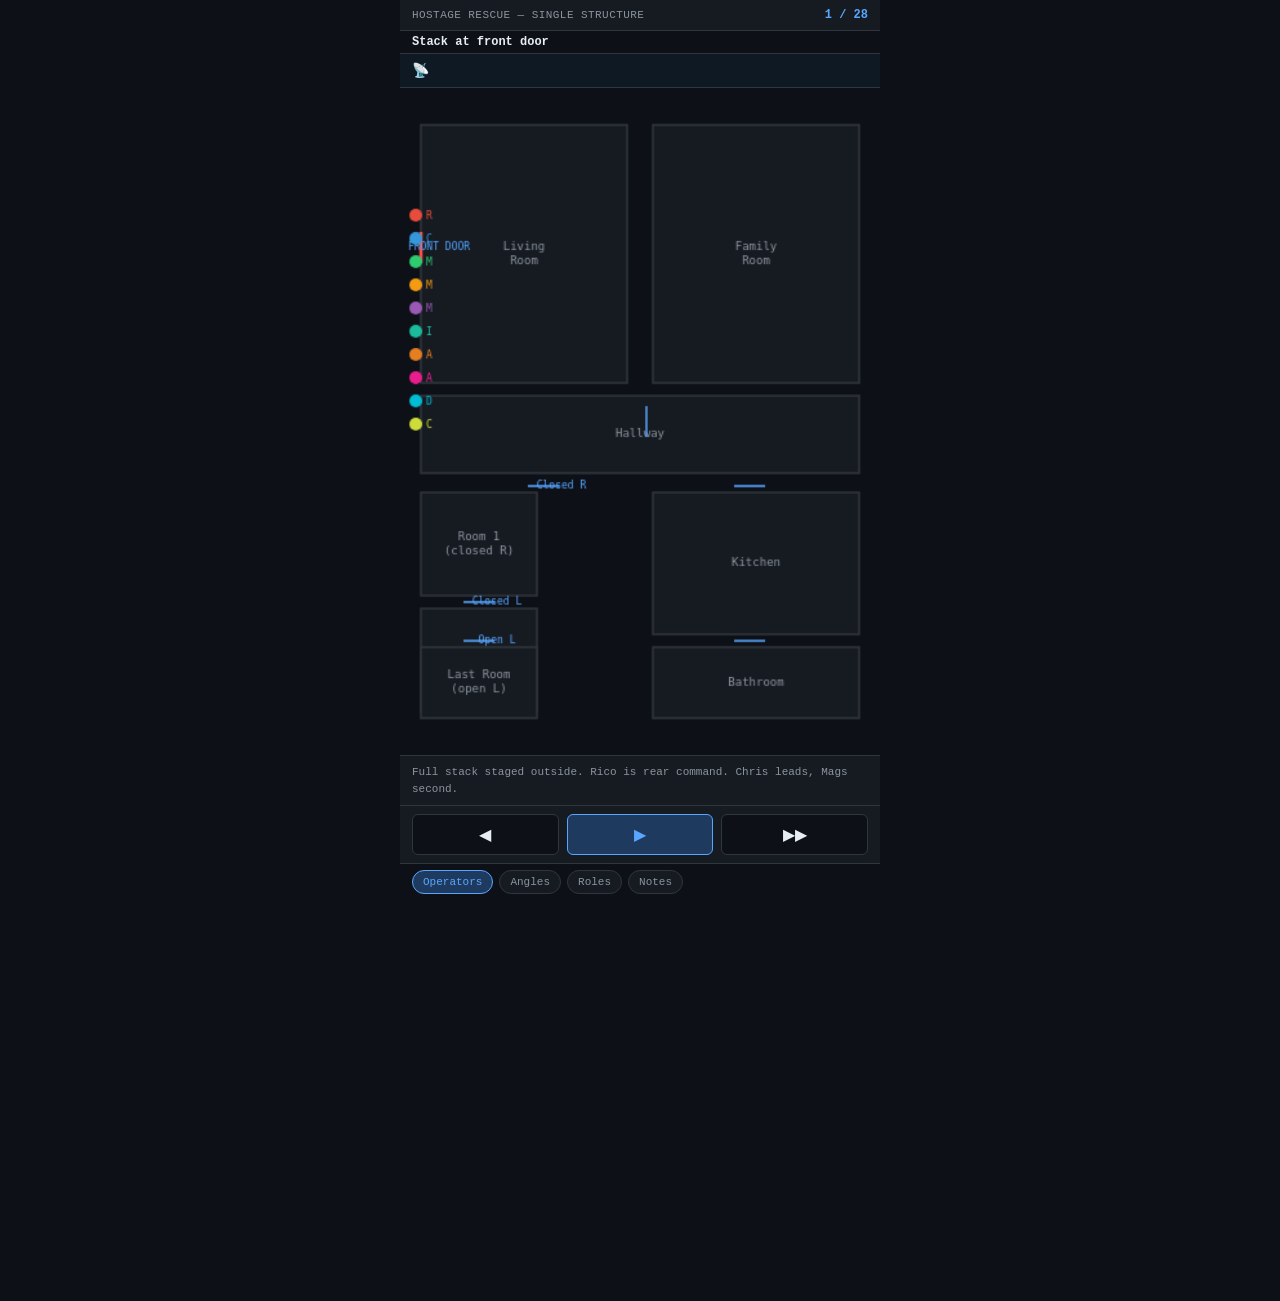
==== commit 79c4b026: "Add SWAT tactical simulator — mobile-first interactive learning site Single hostage rescue scenario " ====
--- a/index.html
+++ b/index.html
@@ -2,520 +2,61 @@
 <html lang="en">
 <head>
   <meta charset="UTF-8">
-  <meta name="viewport" content="width=device-width, initial-scale=1.0">
-  <title>Working Memory & Cognitive Architecture</title>
-  <style>
-    *, *::before, *::after { box-sizing: border-box; margin: 0; padding: 0; }
-
-    :root {
-      --ink: #0f1117;
-      --bg: #f5f4f0;
-      --card: #ffffff;
-      --green: #1a6b3c;
-      --green-light: #d4eddf;
-      --accent: #e8452c;
-      --mid: #5a5a5a;
-      --rule: #e0ddd6;
-    }
-
-    html { scroll-behavior: smooth; }
-
-    body {
-      font-family: 'Georgia', serif;
-      background: var(--bg);
-      color: var(--ink);
-      font-size: 17px;
-      line-height: 1.75;
-    }
-
-    .hero {
-      background: var(--green);
-      color: #fff;
-      padding: 5rem 2rem 4rem;
-      position: relative;
-      overflow: hidden;
-    }
-    .hero::before {
-      content: '';
-      position: absolute;
-      inset: 0;
-      background:
-        radial-gradient(ellipse 80% 60% at 110% -10%, rgba(255,255,255,0.08) 0%, transparent 60%),
-        radial-gradient(ellipse 60% 80% at -10% 110%, rgba(0,0,0,0.15) 0%, transparent 60%);
-    }
-    .hero-inner {
-      max-width: 820px;
-      margin: 0 auto;
-      position: relative;
-    }
-    .hero-label {
-      font-family: Arial, Helvetica, sans-serif;
-      font-size: 0.7rem;
-      font-weight: 700;
-      letter-spacing: 0.18em;
-      text-transform: uppercase;
-      color: rgba(255,255,255,0.55);
-      margin-bottom: 1.2rem;
-    }
-    .hero h1 {
-      font-size: clamp(2rem, 6vw, 3.6rem);
-      font-weight: 700;
-      line-height: 1.1;
-      letter-spacing: -1px;
-      margin-bottom: 1.2rem;
-    }
-    .hero h1 em {
-      font-style: normal;
-      color: #7fd9a8;
-    }
-    .hero-sub {
-      font-size: 1.05rem;
-      color: rgba(255,255,255,0.7);
-      max-width: 520px;
-      font-style: italic;
-    }
-
-    .page { max-width: 820px; margin: 0 auto; padding: 0 1.5rem 5rem; }
-
-    .section-head {
-      display: flex;
-      align-items: baseline;
-      gap: 1rem;
-      margin: 4rem 0 1.5rem;
-      border-top: 2px solid var(--ink);
-      padding-top: 1rem;
-    }
-    .section-num {
-      font-family: Arial, sans-serif;
-      font-size: 0.72rem;
-      font-weight: 700;
-      letter-spacing: 0.12em;
-      color: var(--accent);
-      text-transform: uppercase;
-      flex-shrink: 0;
-    }
-    .section-head h2 {
-      font-size: 1.55rem;
-      font-weight: 700;
-      letter-spacing: -0.3px;
-    }
-
-    p { margin-bottom: 1rem; color: #2a2a2a; }
-
-    .flow {
-      display: flex;
-      align-items: stretch;
-      gap: 0;
-      margin: 2.5rem 0;
-      border: 2px solid var(--ink);
-      border-radius: 12px;
-      overflow: hidden;
-    }
-    .flow-node {
-      flex: 1;
-      padding: 1.6rem 1.2rem;
-      text-align: center;
-      background: var(--card);
-    }
-    .flow-node:nth-child(3) { background: var(--green); color: #fff; }
-    .flow-node:nth-child(5) { background: var(--ink); color: #fff; }
-    .flow-arrow {
-      display: flex;
-      align-items: center;
-      padding: 0 0.4rem;
-      background: var(--bg);
-      font-size: 1.4rem;
-      color: var(--mid);
-      border-left: 2px solid var(--ink);
-      border-right: 2px solid var(--ink);
-    }
-    .flow-node .fn-tag {
-      font-family: Arial, sans-serif;
-      font-size: 0.65rem;
-      font-weight: 700;
-      letter-spacing: 0.12em;
-      text-transform: uppercase;
-      opacity: 0.55;
-      margin-bottom: 0.4rem;
-    }
-    .flow-node .fn-name {
-      font-size: 1rem;
-      font-weight: 700;
-      line-height: 1.2;
-    }
-    .flow-node .fn-detail {
-      font-family: Arial, sans-serif;
-      font-size: 0.75rem;
-      opacity: 0.65;
-      margin-top: 0.3rem;
-    }
-
-    .stats-row {
-      display: grid;
-      grid-template-columns: repeat(3, 1fr);
-      gap: 1px;
-      background: var(--ink);
-      border: 2px solid var(--ink);
-      border-radius: 12px;
-      overflow: hidden;
-      margin: 2rem 0;
-    }
-    .stat-cell {
-      background: var(--card);
-      padding: 1.8rem 1.4rem;
-    }
-    .stat-cell:first-child { background: var(--green-light); }
-    .stat-big {
-      font-size: 3rem;
-      font-weight: 700;
-      color: var(--green);
-      line-height: 1;
-      margin-bottom: 0.2rem;
-    }
-    .stat-label {
-      font-family: Arial, sans-serif;
-      font-size: 0.75rem;
-      font-weight: 700;
-      letter-spacing: 0.08em;
-      text-transform: uppercase;
-      color: var(--mid);
-      margin-bottom: 0.6rem;
-    }
-    .stat-desc {
-      font-family: Arial, sans-serif;
-      font-size: 0.82rem;
-      color: #444;
-      line-height: 1.5;
-    }
-
-    .channels {
-      display: grid;
-      grid-template-columns: 1fr 1fr;
-      gap: 1rem;
-      margin: 2rem 0;
-    }
-    .ch {
-      border: 2px solid var(--ink);
-      border-radius: 12px;
-      padding: 1.6rem;
-      background: var(--card);
-      position: relative;
-    }
-    .ch-icon {
-      font-size: 2.4rem;
-      margin-bottom: 0.8rem;
-      display: block;
-    }
-    .ch h3 {
-      font-size: 1.05rem;
-      font-weight: 700;
-      margin-bottom: 0.5rem;
-    }
-    .ch p {
-      font-family: Arial, sans-serif;
-      font-size: 0.85rem;
-      color: #444;
-      margin: 0;
-    }
-    .ch-tag {
-      position: absolute;
-      top: 1rem;
-      right: 1rem;
-      font-family: Arial, sans-serif;
-      font-size: 0.62rem;
-      font-weight: 700;
-      letter-spacing: 0.1em;
-      text-transform: uppercase;
-      background: var(--ink);
-      color: #fff;
-      padding: 0.2rem 0.5rem;
-      border-radius: 4px;
-    }
-
-    .pullquote {
-      border-left: 5px solid var(--accent);
-      margin: 2.5rem 0;
-      padding: 1.2rem 1.8rem;
-      background: #fff8f6;
-      border-radius: 0 8px 8px 0;
-    }
-    .pullquote p {
-      font-size: 1.2rem;
-      font-style: italic;
-      color: var(--ink);
-      margin: 0;
-      line-height: 1.5;
-    }
-    .pullquote cite {
-      display: block;
-      font-family: Arial, sans-serif;
-      font-size: 0.78rem;
-      color: var(--mid);
-      margin-top: 0.6rem;
-      font-style: normal;
-    }
-
-    .examples { display: flex; flex-direction: column; gap: 0; margin: 2rem 0; }
-    .ex {
-      display: grid;
-      grid-template-columns: 56px 1fr;
-      gap: 0;
-      border: 2px solid var(--ink);
-      margin-top: -2px;
-    }
-    .ex:first-child { border-radius: 12px 12px 0 0; }
-    .ex:last-child  { border-radius: 0 0 12px 12px; }
-    .ex-icon {
-      background: var(--ink);
-      display: flex;
-      align-items: center;
-      justify-content: center;
-      font-size: 1.5rem;
-    }
-    .ex-body { padding: 1.2rem 1.4rem; background: var(--card); }
-    .ex-body h3 {
-      font-size: 0.95rem;
-      font-weight: 700;
-      margin-bottom: 0.3rem;
-      color: var(--ink);
-    }
-    .ex-body p {
-      font-family: Arial, sans-serif;
-      font-size: 0.85rem;
-      color: #444;
-      margin: 0;
-      line-height: 1.55;
-    }
-    .ex-tag {
-      display: inline-block;
-      font-family: Arial, sans-serif;
-      font-size: 0.62rem;
-      font-weight: 700;
-      letter-spacing: 0.1em;
-      text-transform: uppercase;
-      background: var(--green-light);
-      color: var(--green);
-      padding: 0.15rem 0.5rem;
-      border-radius: 4px;
-      margin-bottom: 0.5rem;
-    }
-
-    .takeaways { list-style: none; display: flex; flex-direction: column; gap: 0.8rem; margin: 1.5rem 0; }
-    .takeaways li {
-      display: grid;
-      grid-template-columns: 2rem 1fr;
-      gap: 1rem;
-      align-items: start;
-      background: var(--card);
-      border: 2px solid var(--ink);
-      border-radius: 10px;
-      padding: 1.1rem 1.2rem;
-      font-family: Arial, sans-serif;
-      font-size: 0.9rem;
-      color: #2a2a2a;
-      line-height: 1.55;
-    }
-    .tk-num {
-      font-size: 1.4rem;
-      font-weight: 700;
-      color: var(--green);
-      line-height: 1;
-    }
-    .takeaways li strong { color: var(--ink); }
-
-    footer {
-      background: var(--ink);
-      color: rgba(255,255,255,0.5);
-      padding: 2.5rem 2rem;
-      text-align: center;
-      font-family: Arial, sans-serif;
-      font-size: 0.82rem;
-      line-height: 1.7;
-    }
-    footer em { color: rgba(255,255,255,0.85); font-style: italic; }
-
-    @media (max-width: 600px) {
-      .stats-row { grid-template-columns: 1fr; }
-      .channels  { grid-template-columns: 1fr; }
-      .flow { flex-direction: column; }
-      .flow-arrow { display: none; }
-      .flow-node { border-top: 2px solid var(--ink); }
-      .flow-node:first-child { border-top: none; }
-    }
-  </style>
+  <meta name="viewport" content="width=device-width, initial-scale=1.0, maximum-scale=1.0">
+  <title>SWAT Tactical Simulator — Hostage Rescue</title>
+  <link rel="stylesheet" href="style.css">
 </head>
 <body>
+  <div id="app">
+    <header id="top-bar">
+      <div id="scenario-label">Hostage Rescue — Single Structure</div>
+      <div id="step-counter"><span id="step-current">1</span> / <span id="step-total">30</span></div>
+    </header>
 
-<div class="hero">
-  <div class="hero-inner">
-    <div class="hero-label">Cognitive Load Theory &mdash; Sweller, Ayres &amp; Kalyuga (2011)</div>
-    <h1>Working Memory<br>&amp; <em>Cognitive Architecture</em></h1>
-    <p class="hero-sub">How the brain takes in, holds, and permanently stores knowledge — and why it matters for every teacher and learner.</p>
-  </div>
-</div>
+    <main id="sim-main">
+      <div id="step-title">Stack at front door</div>
+      <div id="callout-bar">
+        <span id="callout-icon">📡</span>
+        <span id="callout-text">Awaiting initiation…</span>
+      </div>
 
-<div class="page">
+      <div id="floorplan-wrap">
+        <canvas id="floorplan" width="360" height="480"></canvas>
+      </div>
 
-  <div class="section-head">
-    <span class="section-num">01 &mdash; The Model</span>
-    <h2>Two Systems, One Architecture</h2>
-  </div>
-  <p>Cognitive Load Theory rests on a precise model of how information moves through the mind. There are two central structures — and understanding the difference between them changes everything about how you design instruction.</p>
+      <div id="teaching-bar">
+        <span id="teaching-text"></span>
+      </div>
+    </main>
 
-  <div class="flow" role="img" aria-label="Information flows from Sensory Input into Working Memory, which exchanges information with Long-Term Memory">
-    <div class="flow-node">
-      <div class="fn-tag">Step 1</div>
-      <div class="fn-name">Sensory Input</div>
-      <div class="fn-detail">Eyes &amp; ears</div>
+    <div id="controls">
+      <button id="btn-prev" class="ctrl-btn" aria-label="Previous">&#9664;</button>
+      <button id="btn-play" class="ctrl-btn primary" aria-label="Play">&#9654;</button>
+      <button id="btn-next" class="ctrl-btn" aria-label="Next">&#9654;&#9654;</button>
     </div>
-    <div class="flow-arrow">&#8594;</div>
-    <div class="flow-node">
-      <div class="fn-tag">Bottleneck</div>
-      <div class="fn-name">Working Memory</div>
-      <div class="fn-detail">Limited &amp; temporary</div>
+
+    <div id="overlay-toggles">
+      <button class="ov-btn active" data-ov="operators">Operators</button>
+      <button class="ov-btn" data-ov="angles">Angles</button>
+      <button class="ov-btn" data-ov="roles">Roles</button>
+      <button class="ov-btn" data-ov="notes">Notes</button>
     </div>
-    <div class="flow-arrow">&#8596;</div>
-    <div class="flow-node">
-      <div class="fn-tag">Permanent Store</div>
-      <div class="fn-name">Long-Term Memory</div>
-      <div class="fn-detail">Unlimited &amp; lasting</div>
+
+    <div id="operator-tray" class="tray hidden">
+      <div id="tray-handle"><span>▼ Operators</span></div>
+      <div id="operator-list"></div>
+    </div>
+
+    <div id="role-sheet" class="bottom-sheet hidden">
+      <div class="sheet-header">
+        <span id="role-sheet-name"></span>
+        <button id="role-sheet-close">✕</button>
+      </div>
+      <div id="role-sheet-body"></div>
     </div>
   </div>
 
-  <div class="section-head">
-    <span class="section-num">02 &mdash; Long-Term Memory</span>
-    <h2>The Unlimited Store</h2>
-  </div>
-  <p>Long-term memory is effectively <strong>unlimited</strong> in both capacity and duration. It holds everything you know — language, faces, skills, facts — organised into <em>schemas</em>: mental structures that bundle related pieces into a single retrievable unit.</p>
-  <p>A chess grandmaster doesn't see 32 individual pieces; they see formations — each one a schema built over years. That bundling is the engine of expertise. <strong>The ultimate goal of any instruction is schema formation in long-term memory.</strong></p>
-
-  <div class="pullquote">
-    <p>"Once appropriate information is stored in long-term memory, the capacity and duration limits of working memory are transformed and indeed, humans are transformed."</p>
-    <cite>— Sweller, Ayres &amp; Kalyuga, Cognitive Load Theory (2011)</cite>
-  </div>
-
-  <div class="section-head">
-    <span class="section-num">03 &mdash; Working Memory</span>
-    <h2>The Bottleneck</h2>
-  </div>
-  <p>Working memory is where <em>conscious thought happens</em> — you are only aware of what is currently in it. But when handling <strong>novel</strong> information, it is severely constrained in two critical ways:</p>
-
-  <div class="stats-row">
-    <div class="stat-cell">
-      <div class="stat-big">~4</div>
-      <div class="stat-label">Items &mdash; Storage</div>
-      <div class="stat-desc">Earlier estimates were 7&plusmn;2 (Miller, 1956). Cowan (2001) found ~4 items is more representative for active processing.</div>
-    </div>
-    <div class="stat-cell">
-      <div class="stat-big">2–3</div>
-      <div class="stat-label">Elements &mdash; Processing</div>
-      <div class="stat-desc">When novel elements must be organised or compared, the usable limit drops even below storage capacity.</div>
-    </div>
-    <div class="stat-cell">
-      <div class="stat-big">&lt;20s</div>
-      <div class="stat-label">Duration &mdash; Without Rehearsal</div>
-      <div class="stat-desc">Novel information fades in under 20 seconds unless actively rehearsed (Peterson &amp; Peterson, 1959).</div>
-    </div>
-  </div>
-
-  <p>These are not design flaws. With just 3 novel elements there are 6 possible permutations; with 10 there are <strong>3.6 million</strong>. A small working memory keeps that combinatorial explosion manageable when facing the genuinely unknown.</p>
-
-  <div class="section-head">
-    <span class="section-num">04 &mdash; Dual Channel</span>
-    <h2>Two Processors, Not One</h2>
-  </div>
-  <p>Working memory isn't a single bucket. Baddeley's model identifies two partially independent processors — one for each sensory modality. Using both simultaneously can expand effective capacity.</p>
-
-  <div class="channels">
-    <div class="ch">
-      <span class="ch-tag">Visual</span>
-      <span class="ch-icon">&#128065;</span>
-      <h3>Visual-Spatial Sketchpad</h3>
-      <p>Handles images, diagrams, spatial layouts, and written text perceived visually.</p>
-    </div>
-    <div class="ch">
-      <span class="ch-tag">Auditory</span>
-      <span class="ch-icon">&#128266;</span>
-      <h3>Auditory / Phonological Loop</h3>
-      <p>Handles spoken words, sounds, and inner speech when mentally "sounding out" text.</p>
-    </div>
-  </div>
-
-  <p>A diagram paired with <em>spoken</em> narration splits the load across both channels. The same diagram with identical <em>on-screen text</em> forces everything through the visual channel and can overload it.</p>
-
-  <div class="section-head">
-    <span class="section-num">05 &mdash; The Expert Advantage</span>
-    <h2>When the Limits Disappear</h2>
-  </div>
-  <p>The capacity and duration limits apply only to <em>novel</em> information. When working memory draws on schemas already stored in long-term memory, those constraints <strong>effectively vanish</strong>.</p>
-  <p>A schema — however complex — counts as a single element. An expert radiologist reading an X-ray isn't processing hundreds of individual features; they retrieve a handful of high-level patterns as single units. The working memory hasn't grown; long-term memory is doing the heavy lifting.</p>
-
-  <div class="section-head">
-    <span class="section-num">06 &mdash; Practical Examples</span>
-    <h2>Theory in the Real World</h2>
-  </div>
-
-  <div class="examples">
-    <div class="ex">
-      <div class="ex-icon">&#128222;</div>
-      <div class="ex-body">
-        <span class="ex-tag">Duration limit</span>
-        <h3>Dialling an Unfamiliar Number</h3>
-        <p>You look up a number, walk to the phone — and it's gone. That's the ~20-second duration limit. You solve it by rehearsing aloud, keeping the digits alive in the phonological loop. A number you call daily needs no rehearsal: a long-term memory schema retrieves it instantly.</p>
-      </div>
-    </div>
-    <div class="ex">
-      <div class="ex-icon">&#128663;</div>
-      <div class="ex-body">
-        <span class="ex-tag">Processing limit + schema formation</span>
-        <h3>Learning to Drive vs. Driving as an Expert</h3>
-        <p>A new driver consciously tracks steering, mirrors, pedals, speed, and traffic simultaneously — often hitting the 2–3 element processing cap. An experienced driver has bundled those sub-tasks into automatic schemas, freeing working memory to hold a conversation or react to the unexpected.</p>
-      </div>
-    </div>
-    <div class="ex">
-      <div class="ex-icon">&#9822;</div>
-      <div class="ex-body">
-        <span class="ex-tag">Schemas as chunks</span>
-        <h3>Novice vs. Expert Chess Player</h3>
-        <p>Chess masters briefly shown a mid-game board recalled nearly every piece; beginners only a few. Shown a <em>random</em> arrangement, masters were no better than beginners. Experts don't have bigger working memories — they have thousands of board-position schemas, each recalled as one chunk.</p>
-      </div>
-    </div>
-    <div class="ex">
-      <div class="ex-icon">&#128506;</div>
-      <div class="ex-body">
-        <span class="ex-tag">Dual channel</span>
-        <h3>Map + Spoken Directions</h3>
-        <p>Reading a road map while a passenger reads directions aloud is manageable — one task per channel. Reading the directions on-screen while studying the map forces both into the visual channel, rapidly overloading it and degrading performance on both tasks.</p>
-      </div>
-    </div>
-  </div>
-
-  <div class="section-head">
-    <span class="section-num">07 &mdash; Instructional Takeaways</span>
-    <h2>What This Means for Teaching</h2>
-  </div>
-
-  <ul class="takeaways">
-    <li>
-      <span class="tk-num">1</span>
-      <span><strong>Respect the bottleneck.</strong> Novice learners can process no more than 2–3 novel concepts at once. Break complex material into small sequential steps rather than presenting everything simultaneously.</span>
-    </li>
-    <li>
-      <span class="tk-num">2</span>
-      <span><strong>Build schemas deliberately.</strong> Every lesson should aim to move organised knowledge into long-term memory. Worked examples, guided practice, and spaced retrieval accelerate schema formation — and directly expand the learner's functional capacity.</span>
-    </li>
-    <li>
-      <span class="tk-num">3</span>
-      <span><strong>Use both channels.</strong> Pair visual content (diagrams, animations) with spoken explanation rather than on-screen text. Distributing load across the visual and auditory processors avoids overloading either one.</span>
-    </li>
-  </ul>
-
-</div>
-
-<footer>
-  <p>Based on: <em>Cognitive Load Theory</em> &mdash; John Sweller, Paul Ayres &amp; Slava Kalyuga</p>
-  <p>Explorations in the Learning Sciences, Instructional Systems and Performance Technologies &mdash; Springer, 2011</p>
-</footer>
-
+  <script src="data.js"></script>
+  <script src="simulator.js"></script>
 </body>
 </html>
--- a/style.css
+++ b/style.css
@@ -0,0 +1,308 @@
+*, *::before, *::after { box-sizing: border-box; margin: 0; padding: 0; }
+
+:root {
+  --bg: #0d1117;
+  --surface: #161b22;
+  --border: #30363d;
+  --text: #e6edf3;
+  --muted: #8b949e;
+  --accent: #58a6ff;
+  --danger: #f85149;
+  --success: #3fb950;
+  --warn: #d29922;
+  --radius: 6px;
+  --font: 'SF Mono', 'Fira Code', 'Consolas', monospace;
+}
+
+html, body {
+  height: 100%;
+  background: var(--bg);
+  color: var(--text);
+  font-family: var(--font);
+  font-size: 13px;
+  overscroll-behavior: none;
+  overflow: hidden;
+}
+
+#app {
+  display: flex;
+  flex-direction: column;
+  height: 100dvh;
+  max-width: 480px;
+  margin: 0 auto;
+  position: relative;
+}
+
+/* ── Top bar ── */
+#top-bar {
+  display: flex;
+  justify-content: space-between;
+  align-items: center;
+  padding: 8px 12px;
+  background: var(--surface);
+  border-bottom: 1px solid var(--border);
+  flex-shrink: 0;
+}
+
+#scenario-label {
+  font-size: 11px;
+  color: var(--muted);
+  letter-spacing: .04em;
+  text-transform: uppercase;
+}
+
+#step-counter {
+  font-size: 12px;
+  color: var(--accent);
+  font-weight: 600;
+}
+
+/* ── Callout bar ── */
+#callout-bar {
+  background: #0f1923;
+  border-bottom: 1px solid var(--border);
+  padding: 7px 12px;
+  min-height: 34px;
+  display: flex;
+  align-items: center;
+  gap: 8px;
+  flex-shrink: 0;
+}
+
+#callout-icon { font-size: 14px; }
+
+#callout-text {
+  color: var(--warn);
+  font-size: 12px;
+  font-weight: 600;
+  letter-spacing: .02em;
+  line-height: 1.3;
+}
+
+/* ── Main sim area ── */
+#sim-main {
+  flex: 1;
+  display: flex;
+  flex-direction: column;
+  overflow: hidden;
+}
+
+#floorplan-wrap {
+  flex: 1;
+  display: flex;
+  align-items: center;
+  justify-content: center;
+  padding: 8px;
+  overflow: hidden;
+}
+
+#floorplan {
+  max-width: 100%;
+  max-height: 100%;
+  object-fit: contain;
+  border-radius: var(--radius);
+}
+
+/* ── Teaching bar ── */
+#teaching-bar {
+  background: var(--surface);
+  border-top: 1px solid var(--border);
+  padding: 8px 12px;
+  min-height: 48px;
+  display: flex;
+  align-items: center;
+  flex-shrink: 0;
+}
+
+#teaching-text {
+  color: var(--muted);
+  font-size: 11px;
+  line-height: 1.5;
+}
+
+/* ── Controls ── */
+#controls {
+  display: flex;
+  gap: 8px;
+  padding: 8px 12px;
+  background: var(--surface);
+  border-top: 1px solid var(--border);
+  flex-shrink: 0;
+}
+
+.ctrl-btn {
+  flex: 1;
+  padding: 10px 0;
+  background: var(--bg);
+  border: 1px solid var(--border);
+  color: var(--text);
+  border-radius: var(--radius);
+  font-size: 16px;
+  cursor: pointer;
+  transition: background .15s, border-color .15s;
+}
+
+.ctrl-btn:active { background: #1c2128; }
+
+.ctrl-btn.primary {
+  background: #1f3a5f;
+  border-color: var(--accent);
+  color: var(--accent);
+}
+
+.ctrl-btn.primary.playing {
+  background: #2d1f0e;
+  border-color: var(--warn);
+  color: var(--warn);
+}
+
+/* ── Overlay toggles ── */
+#overlay-toggles {
+  display: flex;
+  gap: 6px;
+  padding: 6px 12px;
+  background: var(--bg);
+  border-top: 1px solid var(--border);
+  flex-shrink: 0;
+  overflow-x: auto;
+}
+
+.ov-btn {
+  flex-shrink: 0;
+  padding: 5px 10px;
+  background: var(--surface);
+  border: 1px solid var(--border);
+  color: var(--muted);
+  border-radius: 20px;
+  font-size: 11px;
+  cursor: pointer;
+  font-family: var(--font);
+  transition: all .15s;
+}
+
+.ov-btn.active {
+  background: #1f3a5f;
+  border-color: var(--accent);
+  color: var(--accent);
+}
+
+/* ── Operator tray ── */
+#operator-tray {
+  position: absolute;
+  bottom: 0;
+  left: 0;
+  right: 0;
+  background: var(--surface);
+  border-top: 1px solid var(--border);
+  border-radius: 12px 12px 0 0;
+  max-height: 55%;
+  overflow-y: auto;
+  transition: transform .25s ease;
+  z-index: 10;
+}
+
+#operator-tray.hidden { transform: translateY(100%); }
+
+#tray-handle {
+  padding: 10px 16px 6px;
+  text-align: center;
+  color: var(--muted);
+  font-size: 11px;
+  cursor: pointer;
+  border-bottom: 1px solid var(--border);
+}
+
+#operator-list {
+  padding: 8px 12px 16px;
+  display: flex;
+  flex-direction: column;
+  gap: 4px;
+}
+
+.op-item {
+  display: flex;
+  align-items: center;
+  gap: 10px;
+  padding: 8px 10px;
+  border-radius: var(--radius);
+  cursor: pointer;
+  transition: background .1s;
+}
+
+.op-item:active { background: #1c2128; }
+
+.op-dot {
+  width: 12px;
+  height: 12px;
+  border-radius: 50%;
+  flex-shrink: 0;
+}
+
+.op-name { font-weight: 600; font-size: 13px; }
+.op-role { color: var(--muted); font-size: 11px; margin-left: auto; }
+
+/* ── Bottom sheet (role detail) ── */
+.bottom-sheet {
+  position: absolute;
+  bottom: 0;
+  left: 0;
+  right: 0;
+  background: var(--surface);
+  border-top: 1px solid var(--border);
+  border-radius: 12px 12px 0 0;
+  max-height: 60%;
+  overflow-y: auto;
+  z-index: 20;
+  transition: transform .25s ease;
+}
+
+.bottom-sheet.hidden { transform: translateY(100%); }
+
+.sheet-header {
+  display: flex;
+  justify-content: space-between;
+  align-items: center;
+  padding: 12px 16px;
+  border-bottom: 1px solid var(--border);
+  font-weight: 600;
+  font-size: 14px;
+}
+
+#role-sheet-close {
+  background: none;
+  border: none;
+  color: var(--muted);
+  font-size: 16px;
+  cursor: pointer;
+  padding: 4px;
+}
+
+#role-sheet-body {
+  padding: 12px 16px 24px;
+  color: var(--muted);
+  font-size: 12px;
+  line-height: 1.7;
+}
+
+/* ── Event flash ── */
+.flash-overlay {
+  position: absolute;
+  inset: 0;
+  pointer-events: none;
+  opacity: 0;
+  transition: opacity .1s;
+  border-radius: var(--radius);
+}
+
+.flash-overlay.show { opacity: 1; }
+
+/* ── Step title ── */
+#step-title {
+  font-size: 12px;
+  color: var(--text);
+  font-weight: 600;
+  padding: 4px 12px;
+  background: var(--bg);
+  border-bottom: 1px solid var(--border);
+  flex-shrink: 0;
+}
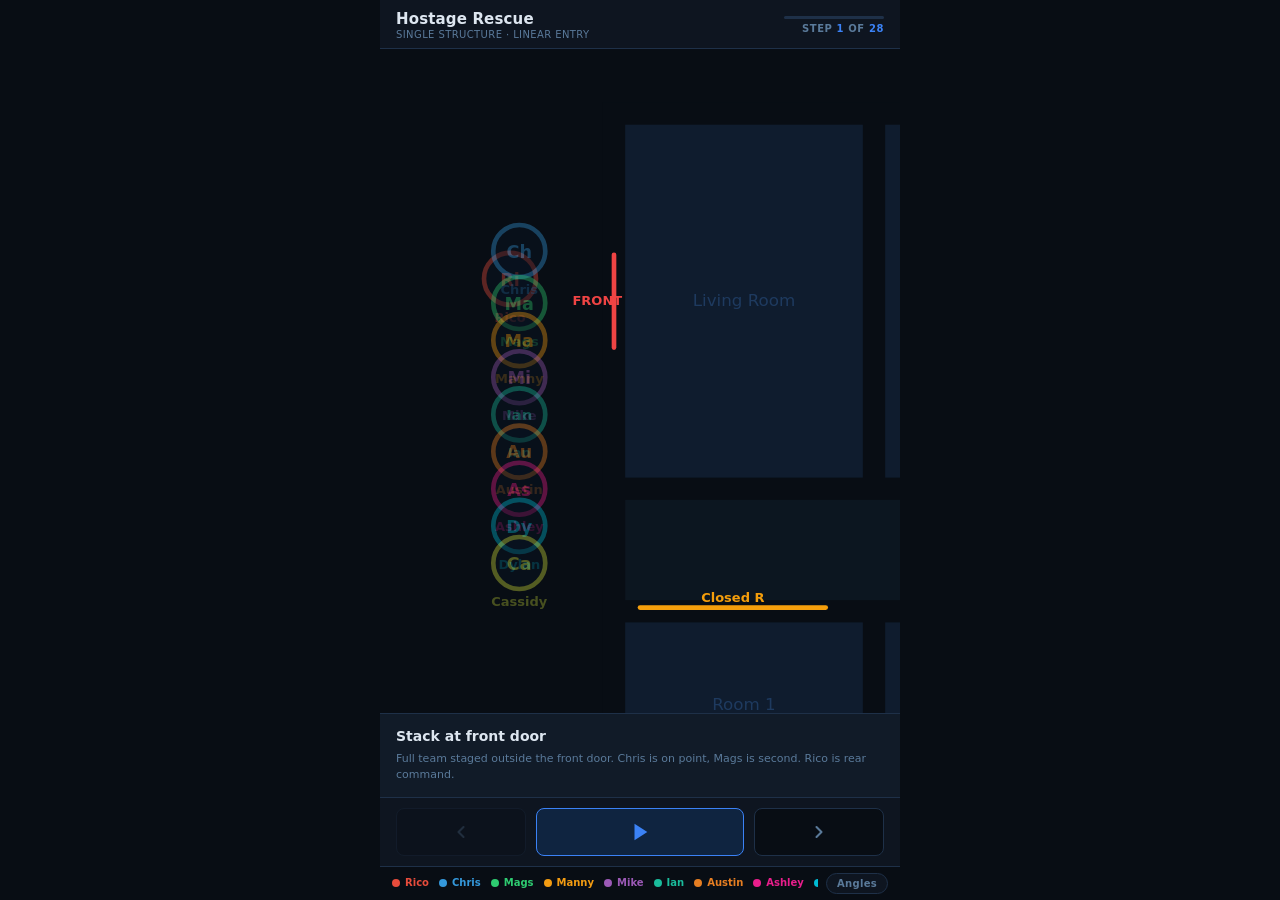
==== commit 9f9cd7c5: "Redesign simulator: SVG floor plan, follow-the-action camera, smooth animation Replaces canvas rende" ====
--- a/index.html
+++ b/index.html
@@ -2,58 +2,69 @@
 <html lang="en">
 <head>
   <meta charset="UTF-8">
-  <meta name="viewport" content="width=device-width, initial-scale=1.0, maximum-scale=1.0">
-  <title>SWAT Tactical Simulator — Hostage Rescue</title>
+  <meta name="viewport" content="width=device-width, initial-scale=1.0, maximum-scale=1.0, user-scalable=no">
+  <title>SWAT Tactical Simulator</title>
   <link rel="stylesheet" href="style.css">
 </head>
 <body>
   <div id="app">
-    <header id="top-bar">
-      <div id="scenario-label">Hostage Rescue — Single Structure</div>
-      <div id="step-counter"><span id="step-current">1</span> / <span id="step-total">30</span></div>
+
+    <header id="header">
+      <div id="header-left">
+        <div id="scenario-title">Hostage Rescue</div>
+        <div id="scenario-sub">Single Structure · Linear Entry</div>
+      </div>
+      <div id="progress-wrap">
+        <div id="progress-bar-bg"><div id="progress-bar"></div></div>
+        <div id="step-label">STEP <span id="step-num">1</span> <span id="step-of">OF</span> <span id="step-total">28</span></div>
+      </div>
     </header>
 
-    <main id="sim-main">
-      <div id="step-title">Stack at front door</div>
-      <div id="callout-bar">
-        <span id="callout-icon">📡</span>
-        <span id="callout-text">Awaiting initiation…</span>
+    <div id="map-wrap">
+      <svg id="map" viewBox="0 0 400 580" preserveAspectRatio="xMidYMid meet" xmlns="http://www.w3.org/2000/svg">
+        <defs>
+          <filter id="glow">
+            <feGaussianBlur stdDeviation="3" result="blur"/>
+            <feMerge><feMergeNode in="blur"/><feMergeNode in="SourceGraphic"/></feMerge>
+          </filter>
+        </defs>
+        <g id="scene">
+          <g id="floor-layer"></g>
+          <g id="door-layer"></g>
+          <g id="angle-layer"></g>
+          <g id="label-layer"></g>
+          <g id="operator-layer"></g>
+        </g>
+      </svg>
+    </div>
+
+    <div id="info-panel">
+      <div id="info-title"></div>
+      <div id="info-callout" class="hidden">
+        <span id="callout-tag">RADIO</span>
+        <span id="callout-text"></span>
       </div>
-
-      <div id="floorplan-wrap">
-        <canvas id="floorplan" width="360" height="480"></canvas>
-      </div>
-
-      <div id="teaching-bar">
-        <span id="teaching-text"></span>
-      </div>
-    </main>
+      <div id="info-teaching"></div>
+    </div>
 
     <div id="controls">
-      <button id="btn-prev" class="ctrl-btn" aria-label="Previous">&#9664;</button>
-      <button id="btn-play" class="ctrl-btn primary" aria-label="Play">&#9654;</button>
-      <button id="btn-next" class="ctrl-btn" aria-label="Next">&#9654;&#9654;</button>
+      <button id="btn-prev" class="ctrl-btn" aria-label="Previous step">
+        <svg viewBox="0 0 24 24" fill="none" stroke="currentColor" stroke-width="2.5" stroke-linecap="round" stroke-linejoin="round"><polyline points="15 18 9 12 15 6"/></svg>
+      </button>
+      <button id="btn-play" class="ctrl-btn play-btn" aria-label="Play / Pause">
+        <svg id="icon-play" viewBox="0 0 24 24" fill="currentColor"><polygon points="6 3 20 12 6 21 6 3"/></svg>
+        <svg id="icon-pause" class="hidden" viewBox="0 0 24 24" fill="currentColor"><rect x="6" y="4" width="4" height="16"/><rect x="14" y="4" width="4" height="16"/></svg>
+      </button>
+      <button id="btn-next" class="ctrl-btn" aria-label="Next step">
+        <svg viewBox="0 0 24 24" fill="none" stroke="currentColor" stroke-width="2.5" stroke-linecap="round" stroke-linejoin="round"><polyline points="9 18 15 12 9 6"/></svg>
+      </button>
     </div>
 
-    <div id="overlay-toggles">
-      <button class="ov-btn active" data-ov="operators">Operators</button>
-      <button class="ov-btn" data-ov="angles">Angles</button>
-      <button class="ov-btn" data-ov="roles">Roles</button>
-      <button class="ov-btn" data-ov="notes">Notes</button>
+    <div id="legend-bar">
+      <div id="op-legend"></div>
+      <button id="btn-angles" class="legend-toggle">Angles</button>
     </div>
 
-    <div id="operator-tray" class="tray hidden">
-      <div id="tray-handle"><span>▼ Operators</span></div>
-      <div id="operator-list"></div>
-    </div>
-
-    <div id="role-sheet" class="bottom-sheet hidden">
-      <div class="sheet-header">
-        <span id="role-sheet-name"></span>
-        <button id="role-sheet-close">✕</button>
-      </div>
-      <div id="role-sheet-body"></div>
-    </div>
   </div>
 
   <script src="data.js"></script>
--- a/style.css
+++ b/style.css
@@ -1,17 +1,18 @@
 *, *::before, *::after { box-sizing: border-box; margin: 0; padding: 0; }
 
 :root {
-  --bg: #0d1117;
-  --surface: #161b22;
-  --border: #30363d;
-  --text: #e6edf3;
-  --muted: #8b949e;
-  --accent: #58a6ff;
-  --danger: #f85149;
-  --success: #3fb950;
-  --warn: #d29922;
-  --radius: 6px;
-  --font: 'SF Mono', 'Fira Code', 'Consolas', monospace;
+  --bg:       #080d14;
+  --surface:  #0e1520;
+  --panel:    #111b28;
+  --border:   #1e3048;
+  --text:     #dde6f0;
+  --muted:    #5a7a9a;
+  --accent:   #3b82f6;
+  --amber:    #f59e0b;
+  --red:      #ef4444;
+  --green:    #22c55e;
+  --font:     system-ui, -apple-system, 'Segoe UI', Roboto, sans-serif;
+  --mono:     'SF Mono', 'Fira Code', 'Consolas', monospace;
 }
 
 html, body {
@@ -19,290 +20,319 @@
   background: var(--bg);
   color: var(--text);
   font-family: var(--font);
-  font-size: 13px;
   overscroll-behavior: none;
   overflow: hidden;
+  -webkit-tap-highlight-color: transparent;
 }
 
 #app {
   display: flex;
   flex-direction: column;
   height: 100dvh;
-  max-width: 480px;
+  max-width: 520px;
   margin: 0 auto;
-  position: relative;
-}
-
-/* ── Top bar ── */
-#top-bar {
+}
+
+/* ── Header ── */
+#header {
   display: flex;
   justify-content: space-between;
   align-items: center;
-  padding: 8px 12px;
+  padding: 10px 16px 8px;
   background: var(--surface);
   border-bottom: 1px solid var(--border);
   flex-shrink: 0;
 }
 
-#scenario-label {
-  font-size: 11px;
-  color: var(--muted);
+#scenario-title {
+  font-size: 15px;
+  font-weight: 700;
+  letter-spacing: .01em;
+  color: var(--text);
+}
+
+#scenario-sub {
+  font-size: 10px;
+  color: var(--muted);
+  margin-top: 1px;
   letter-spacing: .04em;
   text-transform: uppercase;
 }
 
-#step-counter {
+#progress-wrap {
+  display: flex;
+  flex-direction: column;
+  align-items: flex-end;
+  gap: 4px;
+  min-width: 100px;
+}
+
+#progress-bar-bg {
+  width: 100px;
+  height: 3px;
+  background: var(--border);
+  border-radius: 2px;
+  overflow: hidden;
+}
+
+#progress-bar {
+  height: 100%;
+  background: var(--accent);
+  border-radius: 2px;
+  transition: width 0.3s ease;
+  width: 0%;
+}
+
+#step-label {
+  font-size: 10px;
+  color: var(--muted);
+  letter-spacing: .06em;
+  text-transform: uppercase;
+  font-weight: 600;
+}
+
+#step-label span { color: var(--accent); }
+#step-of { color: var(--muted) !important; }
+
+/* ── Map ── */
+#map-wrap {
+  flex: 1;
+  display: flex;
+  align-items: stretch;
+  justify-content: center;
+  overflow: hidden;
+  background: var(--bg);
+  padding: 0;
+}
+
+#map {
+  width: 100%;
+  height: 100%;
+  display: block;
+}
+
+/* ── SVG floor plan classes ── */
+.room-fill    { fill: #0f1c2e; }
+.room-wall    { fill: #080d14; }
+.room-label   { font-family: var(--font); font-size: 11px; font-weight: 500;
+                fill: #2a4a6a; text-anchor: middle; dominant-baseline: middle; }
+.room-sublabel{ font-family: var(--font); font-size: 9px; fill: #1d3555;
+                text-anchor: middle; dominant-baseline: middle; }
+.door-arc     { fill: none; stroke: #1e4a7a; stroke-width: 1; }
+.door-panel   { stroke: #2563eb; stroke-width: 1.5; fill: none; }
+.door-label   { font-family: var(--font); font-size: 8px; fill: #2563eb;
+                text-anchor: middle; dominant-baseline: middle; }
+.front-door   { stroke: #dc2626; stroke-width: 2; fill: none; }
+.front-door-label { font-family: var(--font); font-size: 8px; fill: #dc2626;
+                    text-anchor: middle; dominant-baseline: middle; }
+
+/* ── Operator tokens ── */
+.operator {
+  cursor: pointer;
+  transition: transform 0.45s cubic-bezier(0.4, 0, 0.2, 1),
+              opacity 0.3s ease;
+}
+.operator.dimmed { opacity: 0.18; }
+
+.op-ring   { transition: r 0.2s ease; }
+.op-inner  { }
+.op-label  { font-family: var(--font); font-size: 9.5px; font-weight: 700;
+             text-anchor: middle; dominant-baseline: middle; }
+.op-name   { font-family: var(--font); font-size: 8px; font-weight: 500;
+             text-anchor: middle; dominant-baseline: auto; }
+
+/* ── Angle cones ── */
+.angle-cone { transition: opacity 0.3s ease; }
+
+/* ── Info panel ── */
+#info-panel {
+  flex-shrink: 0;
+  background: var(--panel);
+  border-top: 1px solid var(--border);
+  padding: 10px 16px;
+  min-height: 84px;
+  max-height: 110px;
+  display: flex;
+  flex-direction: column;
+  gap: 5px;
+  justify-content: center;
+}
+
+#info-title {
+  font-size: 14px;
+  font-weight: 600;
+  color: var(--text);
+  line-height: 1.3;
+}
+
+#info-callout {
+  display: flex;
+  align-items: baseline;
+  gap: 8px;
+}
+
+#info-callout.hidden { display: none; }
+
+#callout-tag {
+  font-family: var(--mono);
+  font-size: 9px;
+  font-weight: 700;
+  letter-spacing: .1em;
+  color: var(--amber);
+  background: rgba(245,158,11,.12);
+  border: 1px solid rgba(245,158,11,.25);
+  border-radius: 3px;
+  padding: 1px 5px;
+  flex-shrink: 0;
+}
+
+#callout-text {
+  font-family: var(--mono);
   font-size: 12px;
-  color: var(--accent);
-  font-weight: 600;
-}
-
-/* ── Callout bar ── */
-#callout-bar {
-  background: #0f1923;
-  border-bottom: 1px solid var(--border);
-  padding: 7px 12px;
-  min-height: 34px;
-  display: flex;
-  align-items: center;
-  gap: 8px;
-  flex-shrink: 0;
-}
-
-#callout-icon { font-size: 14px; }
-
-#callout-text {
-  color: var(--warn);
-  font-size: 12px;
-  font-weight: 600;
-  letter-spacing: .02em;
-  line-height: 1.3;
-}
-
-/* ── Main sim area ── */
-#sim-main {
-  flex: 1;
-  display: flex;
-  flex-direction: column;
-  overflow: hidden;
-}
-
-#floorplan-wrap {
-  flex: 1;
-  display: flex;
-  align-items: center;
-  justify-content: center;
-  padding: 8px;
-  overflow: hidden;
-}
-
-#floorplan {
-  max-width: 100%;
-  max-height: 100%;
-  object-fit: contain;
-  border-radius: var(--radius);
-}
-
-/* ── Teaching bar ── */
-#teaching-bar {
+  font-weight: 600;
+  color: var(--amber);
+  line-height: 1.4;
+}
+
+#info-teaching {
+  font-size: 11px;
+  color: var(--muted);
+  line-height: 1.5;
+}
+
+/* ── Controls ── */
+#controls {
+  display: flex;
+  gap: 10px;
+  padding: 10px 16px;
   background: var(--surface);
   border-top: 1px solid var(--border);
-  padding: 8px 12px;
-  min-height: 48px;
-  display: flex;
-  align-items: center;
-  flex-shrink: 0;
-}
-
-#teaching-text {
-  color: var(--muted);
-  font-size: 11px;
-  line-height: 1.5;
-}
-
-/* ── Controls ── */
-#controls {
-  display: flex;
-  gap: 8px;
-  padding: 8px 12px;
-  background: var(--surface);
-  border-top: 1px solid var(--border);
   flex-shrink: 0;
 }
 
 .ctrl-btn {
   flex: 1;
-  padding: 10px 0;
+  height: 48px;
+  display: flex;
+  align-items: center;
+  justify-content: center;
   background: var(--bg);
   border: 1px solid var(--border);
-  color: var(--text);
-  border-radius: var(--radius);
-  font-size: 16px;
+  color: var(--muted);
+  border-radius: 8px;
   cursor: pointer;
-  transition: background .15s, border-color .15s;
-}
-
-.ctrl-btn:active { background: #1c2128; }
-
-.ctrl-btn.primary {
-  background: #1f3a5f;
+  transition: background 0.15s, border-color 0.15s, color 0.15s;
+  -webkit-tap-highlight-color: transparent;
+}
+
+.ctrl-btn svg { width: 20px; height: 20px; }
+
+.ctrl-btn:active {
+  background: #141f30;
+}
+
+.ctrl-btn:disabled {
+  opacity: 0.25;
+  pointer-events: none;
+}
+
+.play-btn {
+  flex: 1.6;
+  background: #0f2440;
   border-color: var(--accent);
   color: var(--accent);
 }
 
-.ctrl-btn.primary.playing {
-  background: #2d1f0e;
-  border-color: var(--warn);
-  color: var(--warn);
-}
-
-/* ── Overlay toggles ── */
-#overlay-toggles {
-  display: flex;
-  gap: 6px;
+.play-btn svg { width: 22px; height: 22px; }
+
+.play-btn.paused {
+  background: #1c1200;
+  border-color: var(--amber);
+  color: var(--amber);
+}
+
+/* ── Legend bar ── */
+#legend-bar {
+  display: flex;
+  align-items: center;
+  justify-content: space-between;
   padding: 6px 12px;
   background: var(--bg);
   border-top: 1px solid var(--border);
   flex-shrink: 0;
+  gap: 8px;
+}
+
+#op-legend {
+  display: flex;
+  align-items: center;
+  gap: 10px;
   overflow-x: auto;
-}
-
-.ov-btn {
-  flex-shrink: 0;
-  padding: 5px 10px;
+  flex: 1;
+  scrollbar-width: none;
+}
+
+#op-legend::-webkit-scrollbar { display: none; }
+
+.legend-op {
+  display: flex;
+  align-items: center;
+  gap: 5px;
+  flex-shrink: 0;
+  cursor: pointer;
+  padding: 3px 0;
+  border-bottom: 2px solid transparent;
+  transition: border-color 0.15s;
+}
+
+.legend-op.active { border-color: currentColor; }
+
+.legend-dot {
+  width: 8px;
+  height: 8px;
+  border-radius: 50%;
+  flex-shrink: 0;
+}
+
+.legend-name {
+  font-size: 10px;
+  font-weight: 600;
+  white-space: nowrap;
+}
+
+.legend-toggle {
+  flex-shrink: 0;
+  padding: 4px 10px;
   background: var(--surface);
   border: 1px solid var(--border);
   color: var(--muted);
   border-radius: 20px;
-  font-size: 11px;
+  font-size: 10px;
+  font-weight: 600;
+  font-family: var(--font);
   cursor: pointer;
-  font-family: var(--font);
-  transition: all .15s;
-}
-
-.ov-btn.active {
-  background: #1f3a5f;
+  transition: all 0.15s;
+  letter-spacing: .03em;
+}
+
+.legend-toggle.active {
+  background: rgba(59,130,246,.15);
   border-color: var(--accent);
   color: var(--accent);
 }
 
-/* ── Operator tray ── */
-#operator-tray {
-  position: absolute;
-  bottom: 0;
-  left: 0;
-  right: 0;
-  background: var(--surface);
-  border-top: 1px solid var(--border);
-  border-radius: 12px 12px 0 0;
-  max-height: 55%;
-  overflow-y: auto;
-  transition: transform .25s ease;
-  z-index: 10;
-}
-
-#operator-tray.hidden { transform: translateY(100%); }
-
-#tray-handle {
-  padding: 10px 16px 6px;
-  text-align: center;
-  color: var(--muted);
-  font-size: 11px;
-  cursor: pointer;
-  border-bottom: 1px solid var(--border);
-}
-
-#operator-list {
-  padding: 8px 12px 16px;
-  display: flex;
-  flex-direction: column;
-  gap: 4px;
-}
-
-.op-item {
-  display: flex;
-  align-items: center;
-  gap: 10px;
-  padding: 8px 10px;
-  border-radius: var(--radius);
-  cursor: pointer;
-  transition: background .1s;
-}
-
-.op-item:active { background: #1c2128; }
-
-.op-dot {
-  width: 12px;
-  height: 12px;
-  border-radius: 50%;
-  flex-shrink: 0;
-}
-
-.op-name { font-weight: 600; font-size: 13px; }
-.op-role { color: var(--muted); font-size: 11px; margin-left: auto; }
-
-/* ── Bottom sheet (role detail) ── */
-.bottom-sheet {
-  position: absolute;
-  bottom: 0;
-  left: 0;
-  right: 0;
-  background: var(--surface);
-  border-top: 1px solid var(--border);
-  border-radius: 12px 12px 0 0;
-  max-height: 60%;
-  overflow-y: auto;
-  z-index: 20;
-  transition: transform .25s ease;
-}
-
-.bottom-sheet.hidden { transform: translateY(100%); }
-
-.sheet-header {
-  display: flex;
-  justify-content: space-between;
-  align-items: center;
-  padding: 12px 16px;
-  border-bottom: 1px solid var(--border);
-  font-weight: 600;
-  font-size: 14px;
-}
-
-#role-sheet-close {
-  background: none;
-  border: none;
-  color: var(--muted);
-  font-size: 16px;
-  cursor: pointer;
-  padding: 4px;
-}
-
-#role-sheet-body {
-  padding: 12px 16px 24px;
-  color: var(--muted);
-  font-size: 12px;
-  line-height: 1.7;
-}
-
-/* ── Event flash ── */
-.flash-overlay {
-  position: absolute;
-  inset: 0;
-  pointer-events: none;
-  opacity: 0;
-  transition: opacity .1s;
-  border-radius: var(--radius);
-}
-
-.flash-overlay.show { opacity: 1; }
-
-/* ── Step title ── */
-#step-title {
-  font-size: 12px;
-  color: var(--text);
-  font-weight: 600;
-  padding: 4px 12px;
-  background: var(--bg);
-  border-bottom: 1px solid var(--border);
-  flex-shrink: 0;
-}
+/* ── Scene (camera target) ── */
+#scene { transform-origin: 0 0; }
+
+/* ── Hidden utility ── */
+.hidden { display: none !important; }
+
+/* ── Event pulse ring (SVG, animated via JS class) ── */
+@keyframes pulse-ring {
+  0%   { r: 10; opacity: 0.9; }
+  100% { r: 60; opacity: 0; }
+}
+
+.event-pulse {
+  animation: pulse-ring 0.6s ease-out forwards;
+}
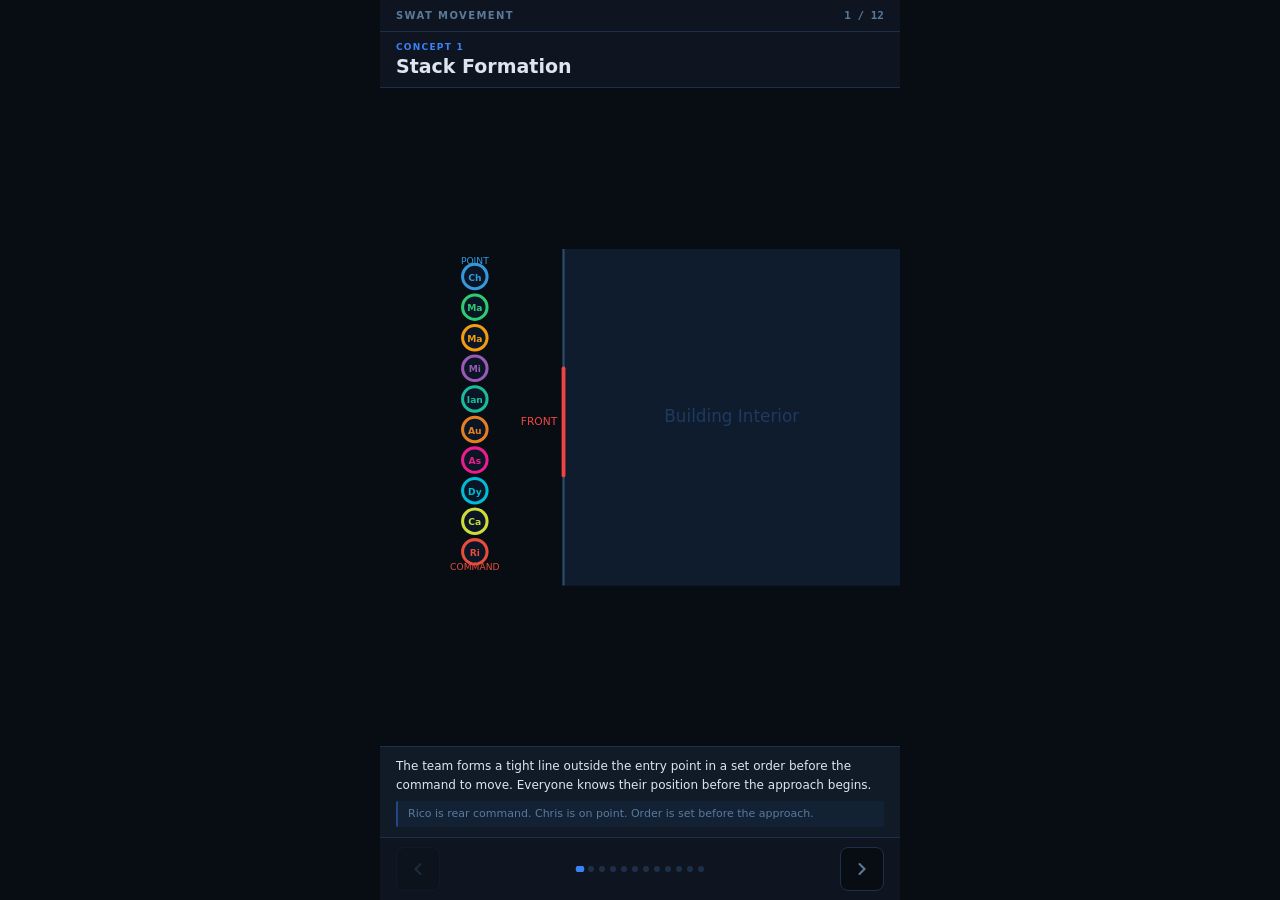
==== commit ca6a28ee: "Replace animated simulator with 12 static concept cards Rebuilt as focused, mobile-first concept car" ====
--- a/index.html
+++ b/index.html
@@ -3,71 +3,44 @@
 <head>
   <meta charset="UTF-8">
   <meta name="viewport" content="width=device-width, initial-scale=1.0, maximum-scale=1.0, user-scalable=no">
-  <title>SWAT Tactical Simulator</title>
+  <title>SWAT Tactical Movement</title>
   <link rel="stylesheet" href="style.css">
 </head>
 <body>
   <div id="app">
 
-    <header id="header">
-      <div id="header-left">
-        <div id="scenario-title">Hostage Rescue</div>
-        <div id="scenario-sub">Single Structure · Linear Entry</div>
-      </div>
-      <div id="progress-wrap">
-        <div id="progress-bar-bg"><div id="progress-bar"></div></div>
-        <div id="step-label">STEP <span id="step-num">1</span> <span id="step-of">OF</span> <span id="step-total">28</span></div>
-      </div>
-    </header>
-
-    <div id="map-wrap">
-      <svg id="map" viewBox="0 0 400 580" preserveAspectRatio="xMidYMid meet" xmlns="http://www.w3.org/2000/svg">
-        <defs>
-          <filter id="glow">
-            <feGaussianBlur stdDeviation="3" result="blur"/>
-            <feMerge><feMergeNode in="blur"/><feMergeNode in="SourceGraphic"/></feMerge>
-          </filter>
-        </defs>
-        <g id="scene">
-          <g id="floor-layer"></g>
-          <g id="door-layer"></g>
-          <g id="angle-layer"></g>
-          <g id="label-layer"></g>
-          <g id="operator-layer"></g>
-        </g>
-      </svg>
+    <div id="top-bar">
+      <span id="site-label">SWAT MOVEMENT</span>
+      <span id="concept-counter"></span>
     </div>
 
-    <div id="info-panel">
-      <div id="info-title"></div>
-      <div id="info-callout" class="hidden">
-        <span id="callout-tag">RADIO</span>
-        <span id="callout-text"></span>
-      </div>
-      <div id="info-teaching"></div>
+    <div id="title-wrap">
+      <div id="concept-num-label">CONCEPT</div>
+      <div id="concept-title"></div>
     </div>
 
-    <div id="controls">
-      <button id="btn-prev" class="ctrl-btn" aria-label="Previous step">
-        <svg viewBox="0 0 24 24" fill="none" stroke="currentColor" stroke-width="2.5" stroke-linecap="round" stroke-linejoin="round"><polyline points="15 18 9 12 15 6"/></svg>
+    <div id="visual-wrap">
+      <svg id="scene-svg" viewBox="0 0 340 220" preserveAspectRatio="xMidYMid meet"></svg>
+      <div id="radio-traffic" class="hidden"></div>
+    </div>
+
+    <div id="text-wrap">
+      <p id="concept-body"></p>
+      <div id="concept-callout" class="callout-block hidden"></div>
+      <div id="concept-rule" class="rule-block hidden"></div>
+    </div>
+
+    <div id="nav-bar">
+      <button id="btn-prev" class="nav-btn">
+        <svg viewBox="0 0 24 24" fill="none" stroke="currentColor" stroke-width="2.5" stroke-linecap="round"><polyline points="15 18 9 12 15 6"/></svg>
       </button>
-      <button id="btn-play" class="ctrl-btn play-btn" aria-label="Play / Pause">
-        <svg id="icon-play" viewBox="0 0 24 24" fill="currentColor"><polygon points="6 3 20 12 6 21 6 3"/></svg>
-        <svg id="icon-pause" class="hidden" viewBox="0 0 24 24" fill="currentColor"><rect x="6" y="4" width="4" height="16"/><rect x="14" y="4" width="4" height="16"/></svg>
-      </button>
-      <button id="btn-next" class="ctrl-btn" aria-label="Next step">
-        <svg viewBox="0 0 24 24" fill="none" stroke="currentColor" stroke-width="2.5" stroke-linecap="round" stroke-linejoin="round"><polyline points="9 18 15 12 9 6"/></svg>
+      <div id="dots"></div>
+      <button id="btn-next" class="nav-btn">
+        <svg viewBox="0 0 24 24" fill="none" stroke="currentColor" stroke-width="2.5" stroke-linecap="round"><polyline points="9 18 15 12 9 6"/></svg>
       </button>
     </div>
 
-    <div id="legend-bar">
-      <div id="op-legend"></div>
-      <button id="btn-angles" class="legend-toggle">Angles</button>
-    </div>
-
   </div>
-
-  <script src="data.js"></script>
-  <script src="simulator.js"></script>
+  <script src="main.js"></script>
 </body>
 </html>
--- a/style.css
+++ b/style.css
@@ -1,18 +1,18 @@
 *, *::before, *::after { box-sizing: border-box; margin: 0; padding: 0; }
 
 :root {
-  --bg:       #080d14;
-  --surface:  #0e1520;
-  --panel:    #111b28;
-  --border:   #1e3048;
-  --text:     #dde6f0;
-  --muted:    #5a7a9a;
-  --accent:   #3b82f6;
-  --amber:    #f59e0b;
-  --red:      #ef4444;
-  --green:    #22c55e;
-  --font:     system-ui, -apple-system, 'Segoe UI', Roboto, sans-serif;
-  --mono:     'SF Mono', 'Fira Code', 'Consolas', monospace;
+  --bg:      #080d14;
+  --surface: #0e1520;
+  --panel:   #111b28;
+  --border:  #1e3048;
+  --text:    #dde6f0;
+  --muted:   #5a7a9a;
+  --accent:  #3b82f6;
+  --amber:   #f59e0b;
+  --red:     #ef4444;
+  --green:   #22c55e;
+  --font:    system-ui, -apple-system, 'Segoe UI', Roboto, sans-serif;
+  --mono:    'SF Mono', 'Fira Code', 'Consolas', monospace;
 }
 
 html, body {
@@ -33,186 +33,179 @@
   margin: 0 auto;
 }
 
-/* ── Header ── */
-#header {
+/* ── Top bar ── */
+#top-bar {
   display: flex;
   justify-content: space-between;
   align-items: center;
-  padding: 10px 16px 8px;
+  padding: 9px 16px;
   background: var(--surface);
   border-bottom: 1px solid var(--border);
   flex-shrink: 0;
 }
 
-#scenario-title {
-  font-size: 15px;
-  font-weight: 700;
-  letter-spacing: .01em;
+#site-label {
+  font-size: 10px;
+  font-weight: 700;
+  letter-spacing: 0.14em;
+  text-transform: uppercase;
+  color: var(--muted);
+}
+
+#concept-counter {
+  font-size: 11px;
+  font-weight: 600;
+  color: var(--muted);
+  font-family: var(--mono);
+}
+
+/* ── Title ── */
+#title-wrap {
+  padding: 10px 16px 9px;
+  background: var(--surface);
+  border-bottom: 1px solid var(--border);
+  flex-shrink: 0;
+}
+
+#concept-num-label {
+  font-size: 9px;
+  font-weight: 700;
+  letter-spacing: 0.14em;
+  text-transform: uppercase;
+  color: var(--accent);
+  margin-bottom: 3px;
+}
+
+#concept-title {
+  font-size: 19px;
+  font-weight: 700;
   color: var(--text);
-}
-
-#scenario-sub {
-  font-size: 10px;
-  color: var(--muted);
-  margin-top: 1px;
-  letter-spacing: .04em;
-  text-transform: uppercase;
-}
-
-#progress-wrap {
-  display: flex;
-  flex-direction: column;
-  align-items: flex-end;
-  gap: 4px;
-  min-width: 100px;
-}
-
-#progress-bar-bg {
-  width: 100px;
-  height: 3px;
-  background: var(--border);
-  border-radius: 2px;
-  overflow: hidden;
-}
-
-#progress-bar {
-  height: 100%;
-  background: var(--accent);
-  border-radius: 2px;
-  transition: width 0.3s ease;
-  width: 0%;
-}
-
-#step-label {
-  font-size: 10px;
-  color: var(--muted);
-  letter-spacing: .06em;
-  text-transform: uppercase;
-  font-weight: 600;
-}
-
-#step-label span { color: var(--accent); }
-#step-of { color: var(--muted) !important; }
-
-/* ── Map ── */
-#map-wrap {
+  line-height: 1.2;
+}
+
+/* ── Visual area ── */
+#visual-wrap {
   flex: 1;
   display: flex;
   align-items: stretch;
-  justify-content: center;
   overflow: hidden;
   background: var(--bg);
-  padding: 0;
-}
-
-#map {
+  min-height: 0;
+}
+
+#scene-svg {
   width: 100%;
   height: 100%;
   display: block;
 }
 
-/* ── SVG floor plan classes ── */
-.room-fill    { fill: #0f1c2e; }
-.room-wall    { fill: #080d14; }
-.room-label   { font-family: var(--font); font-size: 11px; font-weight: 500;
-                fill: #2a4a6a; text-anchor: middle; dominant-baseline: middle; }
-.room-sublabel{ font-family: var(--font); font-size: 9px; fill: #1d3555;
-                text-anchor: middle; dominant-baseline: middle; }
-.door-arc     { fill: none; stroke: #1e4a7a; stroke-width: 1; }
-.door-panel   { stroke: #2563eb; stroke-width: 1.5; fill: none; }
-.door-label   { font-family: var(--font); font-size: 8px; fill: #2563eb;
-                text-anchor: middle; dominant-baseline: middle; }
-.front-door   { stroke: #dc2626; stroke-width: 2; fill: none; }
-.front-door-label { font-family: var(--font); font-size: 8px; fill: #dc2626;
-                    text-anchor: middle; dominant-baseline: middle; }
-
-/* ── Operator tokens ── */
-.operator {
-  cursor: pointer;
-  transition: transform 0.45s cubic-bezier(0.4, 0, 0.2, 1),
-              opacity 0.3s ease;
-}
-.operator.dimmed { opacity: 0.18; }
-
-.op-ring   { transition: r 0.2s ease; }
-.op-inner  { }
-.op-label  { font-family: var(--font); font-size: 9.5px; font-weight: 700;
-             text-anchor: middle; dominant-baseline: middle; }
-.op-name   { font-family: var(--font); font-size: 8px; font-weight: 500;
-             text-anchor: middle; dominant-baseline: auto; }
-
-/* ── Angle cones ── */
-.angle-cone { transition: opacity 0.3s ease; }
-
-/* ── Info panel ── */
-#info-panel {
+#radio-traffic {
+  width: 100%;
+  overflow-y: auto;
+  padding: 16px 20px;
+  display: flex;
+  flex-direction: column;
+  gap: 14px;
+}
+
+.traffic-header {
+  font-family: var(--mono);
+  font-size: 10px;
+  font-weight: 700;
+  letter-spacing: 0.14em;
+  text-transform: uppercase;
+  color: var(--amber);
+  border-bottom: 1px solid rgba(245,158,11,0.25);
+  padding-bottom: 8px;
+}
+
+.traffic-row {
+  display: flex;
+  flex-direction: column;
+  gap: 2px;
+  padding-left: 12px;
+  border-left: 2px solid rgba(255,255,255,0.06);
+}
+
+.traffic-callsign {
+  font-family: var(--mono);
+  font-size: 10px;
+  font-weight: 700;
+  letter-spacing: 0.1em;
+}
+
+.traffic-text {
+  font-family: var(--mono);
+  font-size: 14px;
+  font-weight: 600;
+  color: var(--amber);
+  line-height: 1.4;
+}
+
+.traffic-note {
+  font-size: 11px;
+  color: var(--muted);
+  line-height: 1.4;
+  margin-top: 1px;
+}
+
+/* ── Text panel ── */
+#text-wrap {
   flex-shrink: 0;
   background: var(--panel);
   border-top: 1px solid var(--border);
   padding: 10px 16px;
-  min-height: 84px;
-  max-height: 110px;
-  display: flex;
-  flex-direction: column;
-  gap: 5px;
+  min-height: 86px;
+  max-height: 128px;
+  display: flex;
+  flex-direction: column;
+  gap: 6px;
   justify-content: center;
 }
 
-#info-title {
-  font-size: 14px;
-  font-weight: 600;
+#concept-body {
+  font-size: 12px;
   color: var(--text);
-  line-height: 1.3;
-}
-
-#info-callout {
-  display: flex;
-  align-items: baseline;
-  gap: 8px;
-}
-
-#info-callout.hidden { display: none; }
-
-#callout-tag {
-  font-family: var(--mono);
-  font-size: 9px;
-  font-weight: 700;
-  letter-spacing: .1em;
-  color: var(--amber);
-  background: rgba(245,158,11,.12);
-  border: 1px solid rgba(245,158,11,.25);
-  border-radius: 3px;
-  padding: 1px 5px;
-  flex-shrink: 0;
-}
-
-#callout-text {
+  line-height: 1.55;
+}
+
+.callout-block {
   font-family: var(--mono);
   font-size: 12px;
   font-weight: 600;
   color: var(--amber);
+  padding: 5px 10px;
+  background: rgba(245,158,11,0.07);
+  border-left: 2px solid var(--amber);
+  border-radius: 2px;
   line-height: 1.4;
 }
 
-#info-teaching {
+.rule-block {
   font-size: 11px;
   color: var(--muted);
+  padding: 5px 10px;
+  background: rgba(59,130,246,0.06);
+  border-left: 2px solid rgba(59,130,246,0.4);
+  border-radius: 2px;
   line-height: 1.5;
 }
 
-/* ── Controls ── */
-#controls {
-  display: flex;
-  gap: 10px;
-  padding: 10px 16px;
+/* ── Nav bar ── */
+#nav-bar {
+  display: flex;
+  align-items: center;
+  justify-content: space-between;
+  padding: 9px 16px;
   background: var(--surface);
   border-top: 1px solid var(--border);
   flex-shrink: 0;
-}
-
-.ctrl-btn {
-  flex: 1;
-  height: 48px;
+  gap: 12px;
+}
+
+.nav-btn {
+  width: 44px;
+  height: 44px;
   display: flex;
   align-items: center;
   justify-content: center;
@@ -221,118 +214,44 @@
   color: var(--muted);
   border-radius: 8px;
   cursor: pointer;
-  transition: background 0.15s, border-color 0.15s, color 0.15s;
+  flex-shrink: 0;
   -webkit-tap-highlight-color: transparent;
-}
-
-.ctrl-btn svg { width: 20px; height: 20px; }
-
-.ctrl-btn:active {
-  background: #141f30;
-}
-
-.ctrl-btn:disabled {
-  opacity: 0.25;
+  transition: background 0.15s;
+}
+
+.nav-btn svg { width: 20px; height: 20px; }
+
+.nav-btn:active { background: #141f30; }
+
+.nav-btn:disabled {
+  opacity: 0.22;
   pointer-events: none;
 }
 
-.play-btn {
-  flex: 1.6;
-  background: #0f2440;
-  border-color: var(--accent);
-  color: var(--accent);
-}
-
-.play-btn svg { width: 22px; height: 22px; }
-
-.play-btn.paused {
-  background: #1c1200;
-  border-color: var(--amber);
-  color: var(--amber);
-}
-
-/* ── Legend bar ── */
-#legend-bar {
-  display: flex;
-  align-items: center;
-  justify-content: space-between;
-  padding: 6px 12px;
-  background: var(--bg);
-  border-top: 1px solid var(--border);
-  flex-shrink: 0;
-  gap: 8px;
-}
-
-#op-legend {
-  display: flex;
-  align-items: center;
-  gap: 10px;
-  overflow-x: auto;
+#dots {
+  display: flex;
+  align-items: center;
+  justify-content: center;
+  gap: 5px;
   flex: 1;
-  scrollbar-width: none;
-}
-
-#op-legend::-webkit-scrollbar { display: none; }
-
-.legend-op {
-  display: flex;
-  align-items: center;
-  gap: 5px;
+  overflow: hidden;
+  flex-wrap: wrap;
+}
+
+.dot {
+  width: 6px;
+  height: 6px;
+  border-radius: 50%;
+  background: var(--border);
   flex-shrink: 0;
   cursor: pointer;
-  padding: 3px 0;
-  border-bottom: 2px solid transparent;
-  transition: border-color 0.15s;
-}
-
-.legend-op.active { border-color: currentColor; }
-
-.legend-dot {
-  width: 8px;
-  height: 8px;
-  border-radius: 50%;
-  flex-shrink: 0;
-}
-
-.legend-name {
-  font-size: 10px;
-  font-weight: 600;
-  white-space: nowrap;
-}
-
-.legend-toggle {
-  flex-shrink: 0;
-  padding: 4px 10px;
-  background: var(--surface);
-  border: 1px solid var(--border);
-  color: var(--muted);
-  border-radius: 20px;
-  font-size: 10px;
-  font-weight: 600;
-  font-family: var(--font);
-  cursor: pointer;
-  transition: all 0.15s;
-  letter-spacing: .03em;
-}
-
-.legend-toggle.active {
-  background: rgba(59,130,246,.15);
-  border-color: var(--accent);
-  color: var(--accent);
-}
-
-/* ── Scene (camera target) ── */
-#scene { transform-origin: 0 0; }
-
-/* ── Hidden utility ── */
+  transition: background 0.2s, transform 0.2s;
+}
+
+.dot.active {
+  background: var(--accent);
+  transform: scale(1.45);
+}
+
+/* ── Utility ── */
 .hidden { display: none !important; }
-
-/* ── Event pulse ring (SVG, animated via JS class) ── */
-@keyframes pulse-ring {
-  0%   { r: 10; opacity: 0.9; }
-  100% { r: 60; opacity: 0; }
-}
-
-.event-pulse {
-  animation: pulse-ring 0.6s ease-out forwards;
-}
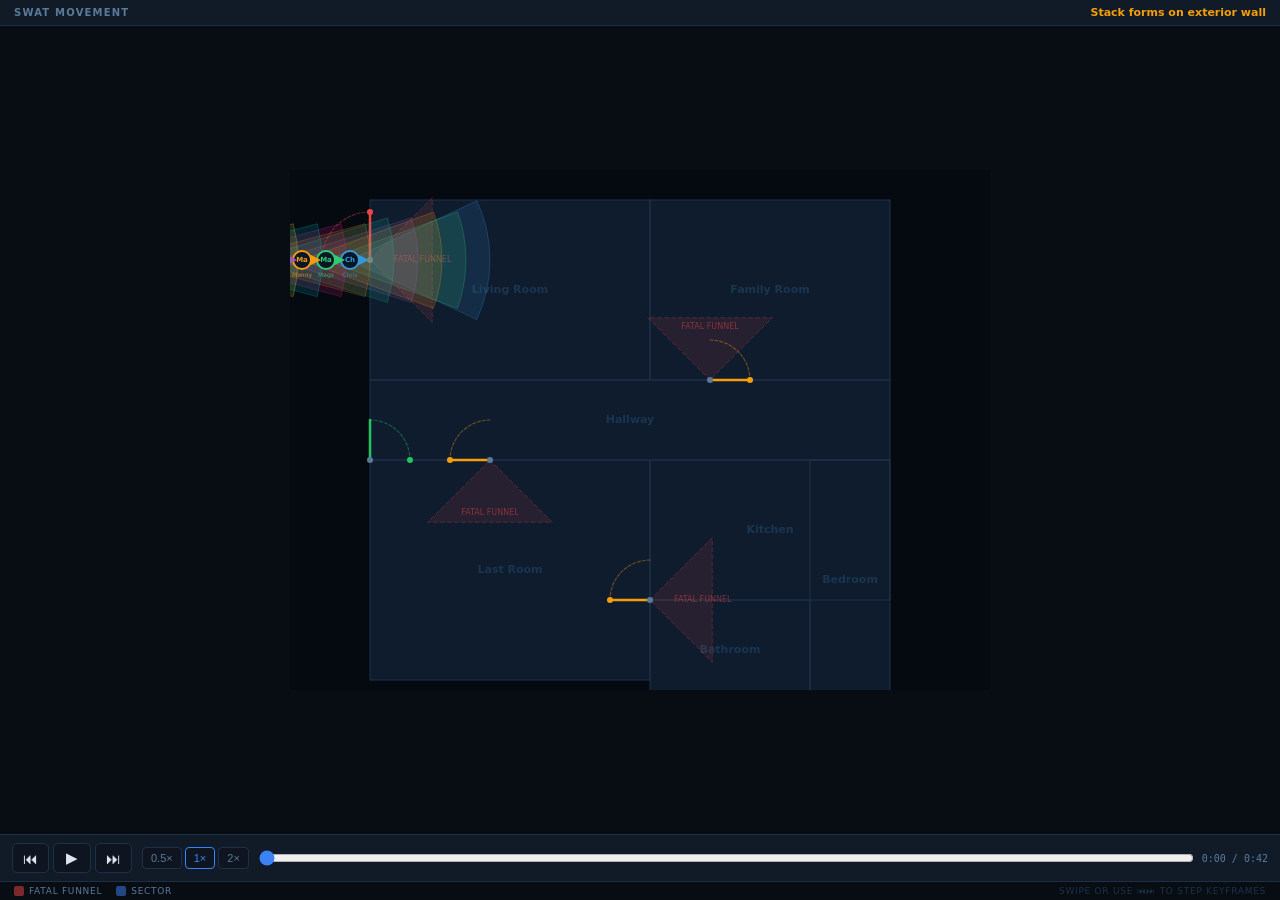
==== commit 2551ce41: "Replace static cards with Canvas-based animated tactical simulator Full interactive simulator with: " ====
--- a/index.html
+++ b/index.html
@@ -1,46 +1,45 @@
 <!DOCTYPE html>
 <html lang="en">
 <head>
-  <meta charset="UTF-8">
-  <meta name="viewport" content="width=device-width, initial-scale=1.0, maximum-scale=1.0, user-scalable=no">
-  <title>SWAT Tactical Movement</title>
-  <link rel="stylesheet" href="style.css">
+<meta charset="utf-8"/>
+<meta name="viewport" content="width=device-width,initial-scale=1,maximum-scale=1"/>
+<title>SWAT Tactical Simulator</title>
+<link rel="stylesheet" href="style.css"/>
 </head>
 <body>
-  <div id="app">
-
-    <div id="top-bar">
-      <span id="site-label">SWAT MOVEMENT</span>
-      <span id="concept-counter"></span>
+<div id="app">
+  <div id="top-bar">
+    <span id="top-label">SWAT MOVEMENT</span>
+    <span id="step-label">Stack forms on wall</span>
+  </div>
+  <div id="canvas-wrap">
+    <canvas id="sim" width="700" height="520"></canvas>
+    <div id="annotation-overlay"></div>
+    <div id="bang-flash"></div>
+  </div>
+  <div id="controls">
+    <div id="transport">
+      <button id="btn-prev-kf" title="Previous keyframe">⏮</button>
+      <button id="btn-play" title="Play/Pause">▶</button>
+      <button id="btn-next-kf" title="Next keyframe">⏭</button>
     </div>
-
-    <div id="title-wrap">
-      <div id="concept-num-label">CONCEPT</div>
-      <div id="concept-title"></div>
+    <div id="speed-wrap">
+      <button class="spd" data-spd="0.5">0.5×</button>
+      <button class="spd active" data-spd="1">1×</button>
+      <button class="spd" data-spd="2">2×</button>
     </div>
-
-    <div id="visual-wrap">
-      <svg id="scene-svg" viewBox="0 0 340 220" preserveAspectRatio="xMidYMid meet"></svg>
-      <div id="radio-traffic" class="hidden"></div>
+    <div id="scrubber-wrap">
+      <input id="scrubber" type="range" min="0" max="1000" value="0"/>
+      <span id="time-display">0:00 / 0:42</span>
     </div>
-
-    <div id="text-wrap">
-      <p id="concept-body"></p>
-      <div id="concept-callout" class="callout-block hidden"></div>
-      <div id="concept-rule" class="rule-block hidden"></div>
-    </div>
-
-    <div id="nav-bar">
-      <button id="btn-prev" class="nav-btn">
-        <svg viewBox="0 0 24 24" fill="none" stroke="currentColor" stroke-width="2.5" stroke-linecap="round"><polyline points="15 18 9 12 15 6"/></svg>
-      </button>
-      <div id="dots"></div>
-      <button id="btn-next" class="nav-btn">
-        <svg viewBox="0 0 24 24" fill="none" stroke="currentColor" stroke-width="2.5" stroke-linecap="round"><polyline points="9 18 15 12 9 6"/></svg>
-      </button>
-    </div>
-
   </div>
-  <script src="main.js"></script>
+  <div id="legend">
+    <span class="leg-item"><span class="leg-swatch" style="background:#ef4444"></span>FATAL FUNNEL</span>
+    <span class="leg-item"><span class="leg-swatch" style="background:#3b82f6"></span>SECTOR</span>
+    <span class="leg-item leg-note">SWIPE or use ⏮⏭ to step keyframes</span>
+  </div>
+</div>
+<script src="scenario.js"></script>
+<script src="engine.js"></script>
 </body>
 </html>
--- a/style.css
+++ b/style.css
@@ -1,257 +1,28 @@
-*, *::before, *::after { box-sizing: border-box; margin: 0; padding: 0; }
-
-:root {
-  --bg:      #080d14;
-  --surface: #0e1520;
-  --panel:   #111b28;
-  --border:  #1e3048;
-  --text:    #dde6f0;
-  --muted:   #5a7a9a;
-  --accent:  #3b82f6;
-  --amber:   #f59e0b;
-  --red:     #ef4444;
-  --green:   #22c55e;
-  --font:    system-ui, -apple-system, 'Segoe UI', Roboto, sans-serif;
-  --mono:    'SF Mono', 'Fira Code', 'Consolas', monospace;
-}
-
-html, body {
-  height: 100%;
-  background: var(--bg);
-  color: var(--text);
-  font-family: var(--font);
-  overscroll-behavior: none;
-  overflow: hidden;
-  -webkit-tap-highlight-color: transparent;
-}
-
-#app {
-  display: flex;
-  flex-direction: column;
-  height: 100dvh;
-  max-width: 520px;
-  margin: 0 auto;
-}
-
-/* ── Top bar ── */
-#top-bar {
-  display: flex;
-  justify-content: space-between;
-  align-items: center;
-  padding: 9px 16px;
-  background: var(--surface);
-  border-bottom: 1px solid var(--border);
-  flex-shrink: 0;
-}
-
-#site-label {
-  font-size: 10px;
-  font-weight: 700;
-  letter-spacing: 0.14em;
-  text-transform: uppercase;
-  color: var(--muted);
-}
-
-#concept-counter {
-  font-size: 11px;
-  font-weight: 600;
-  color: var(--muted);
-  font-family: var(--mono);
-}
-
-/* ── Title ── */
-#title-wrap {
-  padding: 10px 16px 9px;
-  background: var(--surface);
-  border-bottom: 1px solid var(--border);
-  flex-shrink: 0;
-}
-
-#concept-num-label {
-  font-size: 9px;
-  font-weight: 700;
-  letter-spacing: 0.14em;
-  text-transform: uppercase;
-  color: var(--accent);
-  margin-bottom: 3px;
-}
-
-#concept-title {
-  font-size: 19px;
-  font-weight: 700;
-  color: var(--text);
-  line-height: 1.2;
-}
-
-/* ── Visual area ── */
-#visual-wrap {
-  flex: 1;
-  display: flex;
-  align-items: stretch;
-  overflow: hidden;
-  background: var(--bg);
-  min-height: 0;
-}
-
-#scene-svg {
-  width: 100%;
-  height: 100%;
-  display: block;
-}
-
-#radio-traffic {
-  width: 100%;
-  overflow-y: auto;
-  padding: 16px 20px;
-  display: flex;
-  flex-direction: column;
-  gap: 14px;
-}
-
-.traffic-header {
-  font-family: var(--mono);
-  font-size: 10px;
-  font-weight: 700;
-  letter-spacing: 0.14em;
-  text-transform: uppercase;
-  color: var(--amber);
-  border-bottom: 1px solid rgba(245,158,11,0.25);
-  padding-bottom: 8px;
-}
-
-.traffic-row {
-  display: flex;
-  flex-direction: column;
-  gap: 2px;
-  padding-left: 12px;
-  border-left: 2px solid rgba(255,255,255,0.06);
-}
-
-.traffic-callsign {
-  font-family: var(--mono);
-  font-size: 10px;
-  font-weight: 700;
-  letter-spacing: 0.1em;
-}
-
-.traffic-text {
-  font-family: var(--mono);
-  font-size: 14px;
-  font-weight: 600;
-  color: var(--amber);
-  line-height: 1.4;
-}
-
-.traffic-note {
-  font-size: 11px;
-  color: var(--muted);
-  line-height: 1.4;
-  margin-top: 1px;
-}
-
-/* ── Text panel ── */
-#text-wrap {
-  flex-shrink: 0;
-  background: var(--panel);
-  border-top: 1px solid var(--border);
-  padding: 10px 16px;
-  min-height: 86px;
-  max-height: 128px;
-  display: flex;
-  flex-direction: column;
-  gap: 6px;
-  justify-content: center;
-}
-
-#concept-body {
-  font-size: 12px;
-  color: var(--text);
-  line-height: 1.55;
-}
-
-.callout-block {
-  font-family: var(--mono);
-  font-size: 12px;
-  font-weight: 600;
-  color: var(--amber);
-  padding: 5px 10px;
-  background: rgba(245,158,11,0.07);
-  border-left: 2px solid var(--amber);
-  border-radius: 2px;
-  line-height: 1.4;
-}
-
-.rule-block {
-  font-size: 11px;
-  color: var(--muted);
-  padding: 5px 10px;
-  background: rgba(59,130,246,0.06);
-  border-left: 2px solid rgba(59,130,246,0.4);
-  border-radius: 2px;
-  line-height: 1.5;
-}
-
-/* ── Nav bar ── */
-#nav-bar {
-  display: flex;
-  align-items: center;
-  justify-content: space-between;
-  padding: 9px 16px;
-  background: var(--surface);
-  border-top: 1px solid var(--border);
-  flex-shrink: 0;
-  gap: 12px;
-}
-
-.nav-btn {
-  width: 44px;
-  height: 44px;
-  display: flex;
-  align-items: center;
-  justify-content: center;
-  background: var(--bg);
-  border: 1px solid var(--border);
-  color: var(--muted);
-  border-radius: 8px;
-  cursor: pointer;
-  flex-shrink: 0;
-  -webkit-tap-highlight-color: transparent;
-  transition: background 0.15s;
-}
-
-.nav-btn svg { width: 20px; height: 20px; }
-
-.nav-btn:active { background: #141f30; }
-
-.nav-btn:disabled {
-  opacity: 0.22;
-  pointer-events: none;
-}
-
-#dots {
-  display: flex;
-  align-items: center;
-  justify-content: center;
-  gap: 5px;
-  flex: 1;
-  overflow: hidden;
-  flex-wrap: wrap;
-}
-
-.dot {
-  width: 6px;
-  height: 6px;
-  border-radius: 50%;
-  background: var(--border);
-  flex-shrink: 0;
-  cursor: pointer;
-  transition: background 0.2s, transform 0.2s;
-}
-
-.dot.active {
-  background: var(--accent);
-  transform: scale(1.45);
-}
-
-/* ── Utility ── */
-.hidden { display: none !important; }
+*{box-sizing:border-box;margin:0;padding:0}
+:root{--bg:#080d14;--surface:#0e1520;--panel:#111b28;--border:#1e3048;--text:#dde6f0;--muted:#5a7a9a;--accent:#3b82f6;--red:#ef4444;--amber:#f59e0b;--green:#22c55e}
+html,body{height:100%;background:var(--bg);color:var(--text);font-family:system-ui,sans-serif;overscroll-behavior:none}
+#app{display:flex;flex-direction:column;height:100vh;max-height:100vh;overflow:hidden}
+#top-bar{display:flex;align-items:center;justify-content:space-between;padding:6px 14px;background:var(--panel);border-bottom:1px solid var(--border);flex-shrink:0}
+#top-label{font-size:10px;font-weight:700;letter-spacing:.12em;color:var(--muted);text-transform:uppercase}
+#step-label{font-size:11px;font-weight:600;color:var(--amber);max-width:60%;text-align:right;white-space:nowrap;overflow:hidden;text-overflow:ellipsis}
+#canvas-wrap{flex:1;display:flex;align-items:center;justify-content:center;background:var(--bg);position:relative;overflow:hidden;min-height:0}
+#sim{display:block;max-width:100%;max-height:100%;touch-action:none}
+#annotation-overlay{position:absolute;top:10px;left:50%;transform:translateX(-50%);pointer-events:none;z-index:10}
+.annotation-box{background:rgba(8,13,20,0.92);border:1px solid var(--amber);border-radius:6px;padding:6px 14px;font-family:monospace;font-size:12px;font-weight:600;color:var(--amber);white-space:nowrap}
+#bang-flash{position:absolute;inset:0;background:#fff;opacity:0;pointer-events:none;z-index:20;transition:opacity 0.05s}
+#bang-flash.flash{opacity:0.85}
+#controls{display:flex;align-items:center;gap:10px;padding:8px 12px;background:var(--panel);border-top:1px solid var(--border);flex-shrink:0;flex-wrap:wrap}
+#transport{display:flex;gap:4px}
+#transport button,#btn-play{background:var(--surface);border:1px solid var(--border);color:var(--text);border-radius:5px;padding:5px 10px;font-size:15px;cursor:pointer}
+#transport button:hover{border-color:var(--accent)}
+#btn-play{min-width:38px}
+#speed-wrap{display:flex;gap:3px}
+.spd{background:var(--surface);border:1px solid var(--border);color:var(--muted);border-radius:4px;padding:4px 8px;font-size:11px;cursor:pointer}
+.spd.active{border-color:var(--accent);color:var(--accent)}
+#scrubber-wrap{flex:1;display:flex;align-items:center;gap:8px;min-width:120px}
+#scrubber{flex:1;accent-color:var(--accent)}
+#time-display{font-size:10px;color:var(--muted);white-space:nowrap;font-family:monospace}
+#legend{display:flex;align-items:center;gap:14px;padding:4px 14px;background:var(--bg);border-top:1px solid var(--border);flex-shrink:0}
+.leg-item{display:flex;align-items:center;gap:5px;font-size:9px;color:var(--muted);text-transform:uppercase;letter-spacing:.08em}
+.leg-swatch{width:10px;height:10px;border-radius:2px;opacity:0.5}
+.leg-note{margin-left:auto;font-size:9px;color:var(--border)}
